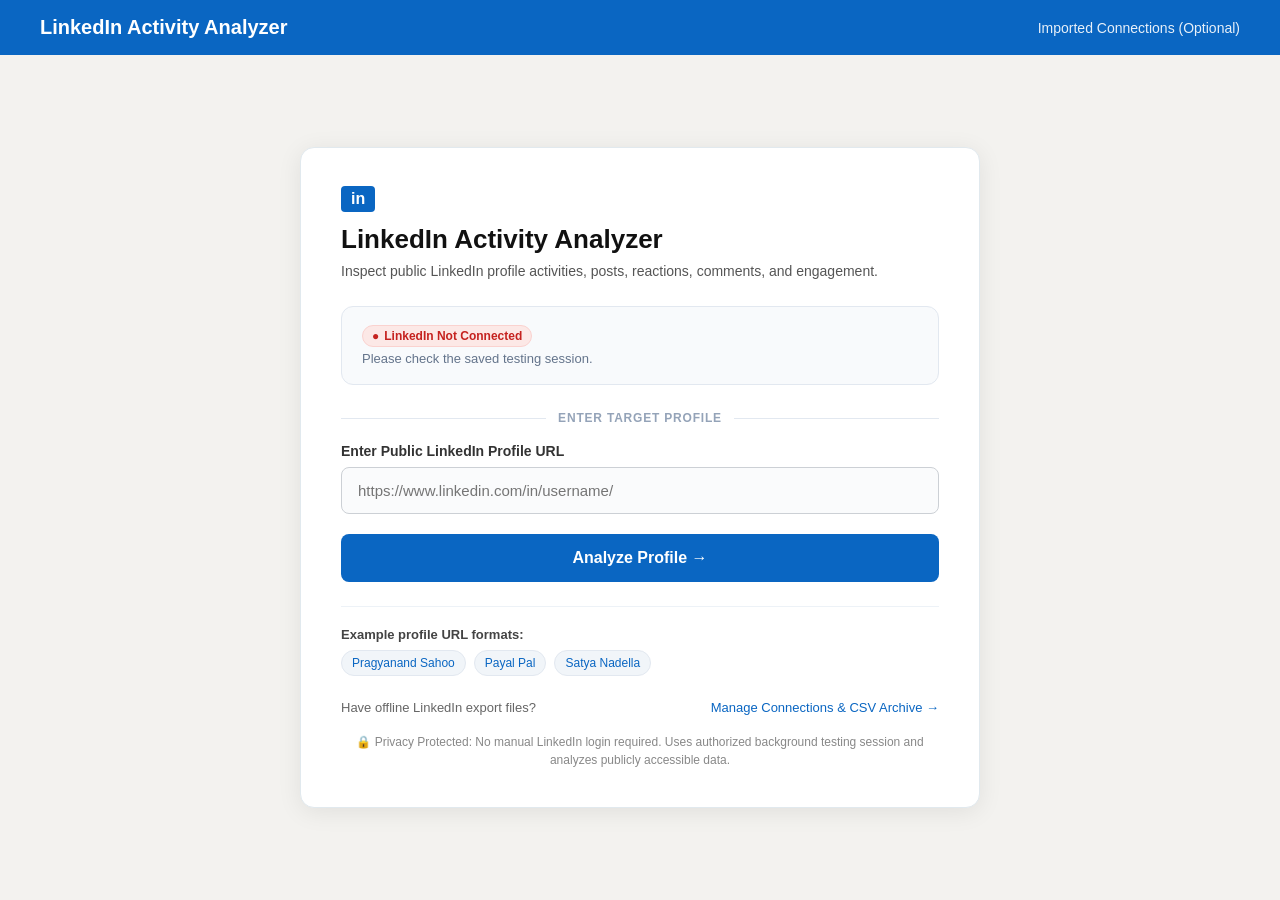
==== frontend/index.html @ ea5c18d9 "Update LinkedIn Activity Analyzer" ====
<!DOCTYPE html>
<html lang="en">
<head>
    <meta charset="UTF-8">
    <meta name="viewport" content="width=device-width, initial-scale=1.0">
    <title>LinkedIn Activity Analyzer</title>

    <style>
        * {
            margin: 0;
            padding: 0;
            box-sizing: border-box;
            font-family: -apple-system, BlinkMacSystemFont, 'Segoe UI', Roboto, Helvetica, Arial, sans-serif;
        }

        body {
            background-color: #f3f2ef;
            color: #191919;
            min-height: 100vh;
            display: flex;
            flex-direction: column;
        }

        .header {
            background: #0a66c2;
            color: white;
            padding: 16px 40px;
            display: flex;
            justify-content: space-between;
            align-items: center;
        }

        .header h1 {
            font-size: 20px;
            font-weight: 700;
        }

        .header a {
            color: white;
            text-decoration: none;
            font-size: 14px;
            opacity: 0.9;
        }

        .header a:hover {
            text-decoration: underline;
            opacity: 1;
        }

        .main-wrapper {
            flex: 1;
            display: flex;
            justify-content: center;
            align-items: center;
            padding: 40px 20px;
        }

        .container {
            width: 100%;
            max-width: 680px;
            background: white;
            padding: 38px 40px;
            border-radius: 14px;
            box-shadow: 0 4px 24px rgba(0, 0, 0, 0.08);
            border: 1px solid #e1e9ee;
        }

        .logo-badge {
            display: inline-block;
            background: #0a66c2;
            color: white;
            font-weight: 800;
            font-size: 16px;
            padding: 4px 10px;
            border-radius: 4px;
            margin-bottom: 12px;
        }

        h2 {
            font-size: 26px;
            color: #111;
            margin-bottom: 6px;
            font-weight: 700;
        }

        .subtitle {
            color: #555;
            font-size: 14px;
            line-height: 1.5;
            margin-bottom: 24px;
        }

        /* Authenticated Session Card */
        .auth-session-card {
            background: #f8fafc;
            border: 1.5px solid #e2e8f0;
            border-radius: 12px;
            padding: 18px 20px;
            margin-bottom: 26px;
            transition: all 0.2s ease;
        }

        .auth-loading-state {
            display: flex;
            align-items: center;
            gap: 12px;
            color: #475569;
            font-size: 14px;
        }

        .spinner {
            width: 20px;
            height: 20px;
            border: 3px solid #cbd5e1;
            border-top-color: #0a66c2;
            border-radius: 50%;
            animation: spin 0.8s linear infinite;
        }

        @keyframes spin {
            to { transform: rotate(360deg); }
        }

        .auth-connected-state {
            display: flex;
            align-items: center;
            gap: 16px;
        }

        .auth-avatar {
            width: 62px;
            height: 62px;
            border-radius: 50%;
            object-fit: cover;
            border: 2.5px solid #057642;
            box-shadow: 0 2px 8px rgba(5, 118, 66, 0.2);
            background: #e2e8f0;
            flex-shrink: 0;
        }

        .auth-account-details {
            flex: 1;
            text-align: left;
        }

        .auth-name-row {
            display: flex;
            align-items: center;
            gap: 10px;
            margin-bottom: 4px;
            flex-wrap: wrap;
        }

        .auth-account-name {
            font-size: 18px;
            font-weight: 700;
            color: #0f172a;
        }

        .status-badge-connected {
            display: inline-flex;
            align-items: center;
            gap: 5px;
            background: #e6f4ea;
            color: #137333;
            font-size: 12px;
            font-weight: 700;
            padding: 3px 9px;
            border-radius: 12px;
            border: 1px solid #b7e1cd;
        }

        .status-badge-disconnected {
            display: inline-flex;
            align-items: center;
            gap: 5px;
            background: #fce8e6;
            color: #c5221f;
            font-size: 12px;
            font-weight: 700;
            padding: 3px 9px;
            border-radius: 12px;
            border: 1px solid #fad2cf;
        }

        .pulse-dot {
            width: 7px;
            height: 7px;
            border-radius: 50%;
            background: #137333;
        }

        .auth-account-headline {
            font-size: 13px;
            color: #475569;
            line-height: 1.4;
        }

        .auth-session-meta {
            font-size: 11px;
            color: #64748b;
            margin-top: 4px;
        }

        .auth-disconnected-state {
            text-align: left;
        }

        .auth-disconnected-title {
            font-size: 15px;
            font-weight: 700;
            color: #c5221f;
            margin-bottom: 4px;
        }

        .auth-disconnected-desc {
            font-size: 13px;
            color: #64748b;
        }

        /* Target Profile Section */
        .section-separator {
            display: flex;
            align-items: center;
            text-align: center;
            margin: 22px 0 18px 0;
            color: #94a3b8;
            font-size: 12px;
            font-weight: 700;
            letter-spacing: 0.8px;
            text-transform: uppercase;
        }

        .section-separator::before,
        .section-separator::after {
            content: '';
            flex: 1;
            border-bottom: 1px solid #e2e8f0;
        }

        .section-separator span {
            padding: 0 12px;
        }

        .form-group {
            margin-bottom: 20px;
            text-align: left;
        }

        label {
            display: block;
            margin-bottom: 8px;
            font-size: 14px;
            font-weight: 600;
            color: #333;
        }

        .input-wrapper {
            position: relative;
        }

        .url-input {
            width: 100%;
            padding: 14px 16px;
            font-size: 15px;
            border: 1.5px solid #ccd0d5;
            border-radius: 8px;
            outline: none;
            transition: all 0.15s ease;
            background: #fafbfc;
        }

        .url-input:focus {
            border-color: #0a66c2;
            box-shadow: 0 0 0 3px rgba(10, 102, 194, 0.15);
            background: white;
        }

        .btn {
            width: 100%;
            background: #0a66c2;
            color: white;
            border: none;
            padding: 15px 24px;
            border-radius: 8px;
            font-size: 16px;
            font-weight: 700;
            cursor: pointer;
            transition: background 0.15s ease, transform 0.05s ease;
        }

        .btn:hover {
            background: #004182;
        }

        .btn:active {
            transform: scale(0.99);
        }

        .btn:disabled {
            background: #90bce3;
            cursor: not-allowed;
        }

        .error-message {
            color: #c81e1e;
            background: #fde8e8;
            padding: 10px 14px;
            border-radius: 6px;
            margin-top: 14px;
            font-size: 13px;
            display: none;
            text-align: left;
        }

        .status-message {
            color: #0a66c2;
            background: #eef3f8;
            padding: 10px 14px;
            border-radius: 6px;
            margin-top: 14px;
            font-size: 13px;
            display: none;
            text-align: left;
        }

        .quick-examples {
            margin-top: 24px;
            padding-top: 20px;
            border-top: 1px solid #edf2f7;
            text-align: left;
            font-size: 13px;
            color: #666;
        }

        .quick-examples span {
            font-weight: 600;
            display: block;
            margin-bottom: 8px;
            color: #444;
        }

        .example-chips {
            display: flex;
            gap: 8px;
            flex-wrap: wrap;
        }

        .chip {
            background: #f1f5f9;
            color: #0a66c2;
            padding: 5px 10px;
            border-radius: 14px;
            text-decoration: none;
            font-size: 12px;
            cursor: pointer;
            border: 1px solid #e2e8f0;
            transition: all 0.15s ease;
        }

        .chip:hover {
            background: #e2e8f0;
            border-color: #cbd5e1;
        }

        .secondary-actions {
            margin-top: 24px;
            display: flex;
            justify-content: space-between;
            align-items: center;
            font-size: 13px;
            color: #666;
            flex-wrap: wrap;
            gap: 10px;
        }

        .secondary-actions a {
            color: #0a66c2;
            text-decoration: none;
            font-weight: 500;
        }

        .secondary-actions a:hover {
            text-decoration: underline;
        }

        .privacy-note {
            margin-top: 18px;
            font-size: 12px;
            color: #888;
            line-height: 1.5;
            text-align: center;
        }

        /* Saved Profiles Section */
        .saved-profiles-wrapper {
            margin-top: 26px;
            text-align: left;
        }

        .saved-profiles-header {
            display: flex;
            justify-content: space-between;
            align-items: center;
            margin-bottom: 12px;
        }

        .saved-profiles-subtitle {
            font-size: 13px;
            color: #64748b;
            font-weight: 500;
        }

        .saved-profiles-count {
            font-size: 11px;
            font-weight: 700;
            color: #0a66c2;
            background: #eef3f8;
            padding: 3px 8px;
            border-radius: 10px;
        }

        .saved-profiles-grid {
            display: flex;
            flex-direction: column;
            gap: 12px;
        }

        .saved-profile-card {
            background: #f8fafc;
            border: 1.5px solid #e2e8f0;
            border-radius: 10px;
            padding: 14px 16px;
            display: flex;
            flex-direction: column;
            gap: 12px;
            transition: all 0.15s ease;
        }

        .saved-profile-card:hover {
            border-color: #cbd5e1;
            background: white;
            box-shadow: 0 2px 10px rgba(0, 0, 0, 0.04);
        }

        .saved-profile-body {
            display: flex;
            align-items: flex-start;
            gap: 14px;
        }

        .saved-profile-avatar {
            width: 48px;
            height: 48px;
            border-radius: 50%;
            object-fit: cover;
            border: 1.5px solid #cbd5e1;
            background: #e2e8f0;
            flex-shrink: 0;
        }

        .saved-profile-meta {
            flex: 1;
            min-width: 0;
        }

        .saved-profile-name {
            font-size: 16px;
            font-weight: 700;
            color: #0f172a;
        }

        .saved-profile-headline {
            font-size: 13px;
            color: #475569;
            margin-top: 2px;
            line-height: 1.3;
        }

        .saved-profile-link {
            display: inline-block;
            font-size: 12px;
            color: #0a66c2;
            text-decoration: none;
            margin-top: 4px;
            word-break: break-all;
        }

        .saved-profile-link:hover {
            text-decoration: underline;
        }

        .saved-profile-time {
            font-size: 11px;
            color: #94a3b8;
            margin-top: 4px;
        }

        .saved-profile-actions {
            display: flex;
            align-items: center;
            gap: 10px;
            border-top: 1px solid #edf2f7;
            padding-top: 10px;
        }

        .btn-analyze-again {
            background: #0a66c2;
            color: white;
            border: none;
            border-radius: 6px;
            padding: 7px 14px;
            font-size: 13px;
            font-weight: 600;
            cursor: pointer;
            transition: background 0.15s ease;
        }

        .btn-analyze-again:hover {
            background: #004182;
        }

        .btn-remove-profile {
            background: transparent;
            color: #64748b;
            border: 1px solid #cbd5e1;
            border-radius: 6px;
            padding: 6px 12px;
            font-size: 12px;
            font-weight: 600;
            cursor: pointer;
            transition: all 0.15s ease;
        }

        .btn-remove-profile:hover {
            background: #fee2e2;
            color: #dc2626;
            border-color: #fca5a5;
        }
    </style>
</head>

<body>

    <header class="header">
        <h1>LinkedIn Activity Analyzer</h1>
        <nav>
            <a href="/connections">Imported Connections (Optional)</a>
        </nav>
    </header>

    <div class="main-wrapper">
        <div class="container">
            <span class="logo-badge">in</span>
            <h2>LinkedIn Activity Analyzer</h2>
            <p class="subtitle">
                Inspect public LinkedIn profile activities, posts, reactions, comments, and engagement.
            </p>

            <!-- Authenticated Testing Account Status Card -->
            <div id="authAccountCard" class="auth-session-card">
                <!-- Loading State -->
                <div id="authLoadingState" class="auth-loading-state">
                    <div class="spinner"></div>
                    <span>Connecting authorized testing session (Aniket Pal)...</span>
                </div>

                <!-- Connected State (Confirmed by Backend) -->
                <div id="authConnectedState" class="auth-connected-state" style="display: none;">
                    <img id="authAccountPhoto" src="/aniket_pal.jpg" alt="Aniket Pal" class="auth-avatar">
                    <div class="auth-account-details">
                        <div class="auth-name-row">
                            <span id="authAccountName" class="auth-account-name">Aniket Pal</span>
                            <span class="status-badge-connected">
                                <span class="pulse-dot"></span>
                                <span id="authStatusText">LinkedIn Connected ✓</span>
                            </span>
                        </div>
                        <div id="authAccountHeadline" class="auth-account-headline">Student at Graphic Era Deemed to be University</div>
                        <div class="auth-session-meta">Testing Account • Authenticated Playwright Session Active</div>
                    </div>
                </div>

                <!-- Disconnected State -->
                <div id="authDisconnectedState" class="auth-disconnected-state" style="display: none;">
                    <div style="display:flex; align-items:center; gap:8px; margin-bottom:4px;">
                        <span class="status-badge-disconnected">
                            <span>●</span>
                            <span>LinkedIn Not Connected</span>
                        </span>
                    </div>
                    <p class="auth-disconnected-desc">Please check the saved testing session.</p>
                </div>
            </div>

            <!-- Target Profile Input Section -->
            <div id="targetProfileSection">
                <div class="section-separator">
                    <span>Enter Target Profile</span>
                </div>

                <form onsubmit="handleAnalyzeSubmit(event)">
                    <div class="form-group">
                        <label for="profileUrlInput">Enter Public LinkedIn Profile URL</label>
                        <div class="input-wrapper">
                            <input
                                type="text"
                                id="profileUrlInput"
                                class="url-input"
                                placeholder="https://www.linkedin.com/in/username/"
                                autocomplete="off"
                                required
                            >
                        </div>
                    </div>

                    <button type="submit" id="analyzeProfileBtn" class="btn">
                        Analyze Profile →
                    </button>
                </form>

                <div id="urlErrorMsg" class="error-message"></div>
                <div id="urlStatusMsg" class="status-message"></div>

                <div class="quick-examples">
                    <span>Example profile URL formats:</span>
                    <div class="example-chips">
                        <button type="button" class="chip" onclick="setExampleUrl('https://www.linkedin.com/in/pragyanandsaho')">
                            Pragyanand Sahoo
                        </button>
                        <button type="button" class="chip" onclick="setExampleUrl('https://www.linkedin.com/in/payal-pal-a18b92339')">
                            Payal Pal
                        </button>
                        <button type="button" class="chip" onclick="setExampleUrl('https://www.linkedin.com/in/satyanadella')">
                            Satya Nadella
                        </button>
                    </div>
                </div>
            </div>

            <!-- Saved Target Profiles Section -->
            <div id="savedProfilesSection" class="saved-profiles-wrapper" style="display: none;">
                <div class="section-separator">
                    <span>Saved Profiles</span>
                </div>
                <div class="saved-profiles-header">
                    <span class="saved-profiles-subtitle">Previously analyzed target profiles. Click to analyze again.</span>
                    <span id="savedProfilesCount" class="saved-profiles-count">0 saved</span>
                </div>
                <div id="savedProfilesContainer" class="saved-profiles-grid">
                    <!-- Dynamically rendered -->
                </div>
            </div>

            <div class="secondary-actions">
                <span>Have offline LinkedIn export files?</span>
                <a href="/connections">Manage Connections & CSV Archive →</a>
            </div>

            <p class="privacy-note">
                🔒 Privacy Protected: No manual LinkedIn login required. Uses authorized background testing session and analyzes publicly accessible data.
            </p>
        </div>
    </div>

    <script>
        // Automatic background session verification on startup
        document.addEventListener("DOMContentLoaded", () => {
            initTestingSession();
            loadSavedProfilesUI();
        });

        async function initTestingSession() {
            const loadingEl = document.getElementById("authLoadingState");
            const connectedEl = document.getElementById("authConnectedState");
            const disconnectedEl = document.getElementById("authDisconnectedState");
            const photoEl = document.getElementById("authAccountPhoto");
            const nameEl = document.getElementById("authAccountName");
            const headlineEl = document.getElementById("authAccountHeadline");
            const statusTextEl = document.getElementById("authStatusText");

            try {
                const response = await fetch("/api/auth/session-status", { credentials: "same-origin" });
                const data = await response.json();

                if (response.ok && data.connected) {
                    // Confirmed authenticated testing account
                    if (loadingEl) loadingEl.style.display = "none";
                    if (disconnectedEl) disconnectedEl.style.display = "none";
                    if (connectedEl) connectedEl.style.display = "flex";

                    if (nameEl) nameEl.textContent = data.name || "Aniket Pal";
                    if (photoEl) photoEl.src = data.picture || "/aniket_pal.jpg";
                    if (headlineEl) headlineEl.textContent = data.headline || "Student at Graphic Era Deemed to be University";
                    if (statusTextEl) statusTextEl.textContent = data.status_label || "LinkedIn Connected ✓";

                    // Store authenticated account metadata
                    sessionStorage.setItem("authenticatedAccount", JSON.stringify({
                        name: data.name || "Aniket Pal",
                        picture: data.picture || "/aniket_pal.jpg",
                        headline: data.headline || ""
                    }));
                } else {
                    // Authentication failed - do NOT pretend to be connected
                    if (loadingEl) loadingEl.style.display = "none";
                    if (connectedEl) connectedEl.style.display = "none";
                    if (disconnectedEl) disconnectedEl.style.display = "block";
                }
            } catch (err) {
                if (loadingEl) loadingEl.style.display = "none";
                if (connectedEl) connectedEl.style.display = "none";
                if (disconnectedEl) disconnectedEl.style.display = "block";
            }
        }

        function setExampleUrl(url) {
            const input = document.getElementById("profileUrlInput");
            if (input) {
                input.value = url;
                input.focus();
            }
        }

        async function handleAnalyzeSubmit(event) {
            event.preventDefault();

            const input = document.getElementById("profileUrlInput");
            const btn = document.getElementById("analyzeProfileBtn");
            const errorEl = document.getElementById("urlErrorMsg");
            const statusEl = document.getElementById("urlStatusMsg");

            if (errorEl) errorEl.style.display = "none";
            if (statusEl) statusEl.style.display = "none";

            const rawUrl = (input?.value || "").trim();
            if (!rawUrl) {
                showError("Please enter a LinkedIn profile URL.");
                return;
            }

            if (btn) {
                btn.disabled = true;
                btn.textContent = "Validating Profile URL...";
            }

            try {
                const response = await fetch("/api/profile/validate-url", {
                    method: "POST",
                    headers: { "Content-Type": "application/json" },
                    body: JSON.stringify({ url: rawUrl })
                });

                const data = await response.json();

                if (!response.ok || !data.valid) {
                    throw new Error(data.error || "Please enter a valid LinkedIn profile URL (e.g. https://www.linkedin.com/in/username/)");
                }

                if (statusEl) {
                    statusEl.style.display = "block";
                    statusEl.textContent = `Profile verified: ${data.name}. Loading Activity Filter...`;
                }

                // Store resolved TARGET profile details for Activity Filter & Dashboard
                // Note: The authenticated account remains Aniket Pal. The target profile is separate.
                localStorage.setItem("selectedProfileUrl", data.profile_url);
                localStorage.setItem("selectedFriend", data.name);
                localStorage.setItem("selectedHeadline", data.headline || "LinkedIn Profile");
                localStorage.setItem("selectedSubjectId", data.subject_id || data.username);
                localStorage.setItem("selectedSource", data.source || "real_linkedin");
                sessionStorage.setItem("selectedProfile", JSON.stringify(data));

                // Navigate directly to Step 3: Activity Filter
                setTimeout(() => {
                    window.location.href = "/activity-filter";
                }, 300);

            } catch (err) {
                showError(err.message);
                if (btn) {
                    btn.disabled = false;
                    btn.textContent = "Analyze Profile →";
                }
            }
        }

        function showError(msg) {
            const errorEl = document.getElementById("urlErrorMsg");
            if (errorEl) {
                errorEl.textContent = msg;
                errorEl.style.display = "block";
            }
        }

        async function loadSavedProfilesUI() {
            const section = document.getElementById("savedProfilesSection");
            const container = document.getElementById("savedProfilesContainer");
            const countEl = document.getElementById("savedProfilesCount");
            if (!section || !container) return;

            try {
                const res = await fetch("/api/profiles/saved");
                if (!res.ok) return;
                const data = await res.json();
                const profiles = data.profiles || [];

                if (profiles.length === 0) {
                    section.style.display = "none";
                    return;
                }

                section.style.display = "block";
                if (countEl) countEl.textContent = `${profiles.length} saved`;
                container.innerHTML = "";

                const defaultAvatar = "data:image/svg+xml,%3Csvg xmlns='http://www.w3.org/2000/svg' viewBox='0 0 24 24' fill='%2394a3b8'%3E%3Cpath d='M12 12c2.21 0 4-1.79 4-4s-1.79-4-4-4-4 1.79-4 4 1.79 4 4 4zm0 2c-2.67 0-8 1.34-8 4v2h16v-2c0-2.66-5.33-4-8-4z'/%3E%3C/svg%3E";

                profiles.forEach(p => {
                    const card = document.createElement("div");
                    card.className = "saved-profile-card";
                    const dateStr = p.last_analyzed ? new Date(p.last_analyzed).toLocaleString(undefined, {
                        year: 'numeric', month: 'short', day: 'numeric', hour: '2-digit', minute: '2-digit'
                    }) : "";
                    const photoSrc = p.picture || defaultAvatar;

                    card.innerHTML = `
                        <div class="saved-profile-body">
                            <img class="saved-profile-avatar" src="${escapeAttr(photoSrc)}" alt="${escapeAttr(p.name)}" onerror="this.src='${defaultAvatar}';">
                            <div class="saved-profile-meta">
                                <div class="saved-profile-name">${escapeHTML(p.name)}</div>
                                <div class="saved-profile-headline">${escapeHTML(p.headline || "LinkedIn Profile")}</div>
                                <a class="saved-profile-link" href="${escapeAttr(p.profile_url)}" target="_blank" rel="noopener noreferrer">
                                    ${escapeHTML(p.profile_url)}
                                </a>
                                ${dateStr ? `<div class="saved-profile-time">Last analyzed: ${escapeHTML(dateStr)}</div>` : ''}
                            </div>
                        </div>
                        <div class="saved-profile-actions">
                            <button type="button" class="btn-analyze-again" onclick="analyzeSavedProfile('${escapeAttr(p.profile_url)}')">
                                Analyze Again →
                            </button>
                            <button type="button" class="btn-remove-profile" onclick="removeSavedProfile('${escapeAttr(p.profile_url)}')">
                                Remove
                            </button>
                        </div>
                    `;
                    container.appendChild(card);
                });
            } catch (e) {
                console.error("Failed to load saved profiles:", e);
            }
        }

        async function analyzeSavedProfile(profileUrl) {
            const input = document.getElementById("profileUrlInput");
            if (input) {
                input.value = profileUrl;
            }
            const btn = document.getElementById("analyzeProfileBtn");
            const statusEl = document.getElementById("urlStatusMsg");
            if (btn) {
                btn.disabled = true;
                btn.textContent = "Loading Profile...";
            }
            if (statusEl) {
                statusEl.style.display = "block";
                statusEl.textContent = "Loading saved profile for analysis...";
            }

            try {
                const response = await fetch("/api/profile/validate-url", {
                    method: "POST",
                    headers: { "Content-Type": "application/json" },
                    body: JSON.stringify({ url: profileUrl })
                });

                const data = await response.json();
                if (!response.ok || !data.valid) {
                    throw new Error(data.error || "Failed to load saved profile");
                }

                localStorage.setItem("selectedProfileUrl", data.profile_url);
                localStorage.setItem("selectedFriend", data.name);
                localStorage.setItem("selectedHeadline", data.headline || "LinkedIn Profile");
                localStorage.setItem("selectedSubjectId", data.subject_id || data.username);
                localStorage.setItem("selectedSource", data.source || "real_linkedin");
                sessionStorage.setItem("selectedProfile", JSON.stringify(data));

                setTimeout(() => {
                    window.location.href = "/activity-filter";
                }, 200);

            } catch (err) {
                showError(err.message);
                if (btn) {
                    btn.disabled = false;
                    btn.textContent = "Analyze Profile →";
                }
            }
        }

        async function removeSavedProfile(profileUrl) {
            if (!confirm("Are you sure you want to remove this saved profile?")) {
                return;
            }

            try {
                const response = await fetch("/api/profiles/saved", {
                    method: "DELETE",
                    headers: { "Content-Type": "application/json" },
                    body: JSON.stringify({ url: profileUrl })
                });

                if (response.ok) {
                    await loadSavedProfilesUI();
                } else {
                    const err = await response.json();
                    alert(err.error || "Failed to remove saved profile.");
                }
            } catch (e) {
                console.error("Failed to remove profile:", e);
            }
        }

        function escapeHTML(str) {
            if (!str) return "";
            return String(str)
                .replace(/&/g, "&amp;")
                .replace(/</g, "&lt;")
                .replace(/>/g, "&gt;")
                .replace(/"/g, "&quot;")
                .replace(/'/g, "&#039;");
        }

        function escapeAttr(str) {
            if (!str) return "";
            return String(str)
                .replace(/"/g, "&quot;")
                .replace(/'/g, "&#39;");
        }
    </script>

</body>
</html>
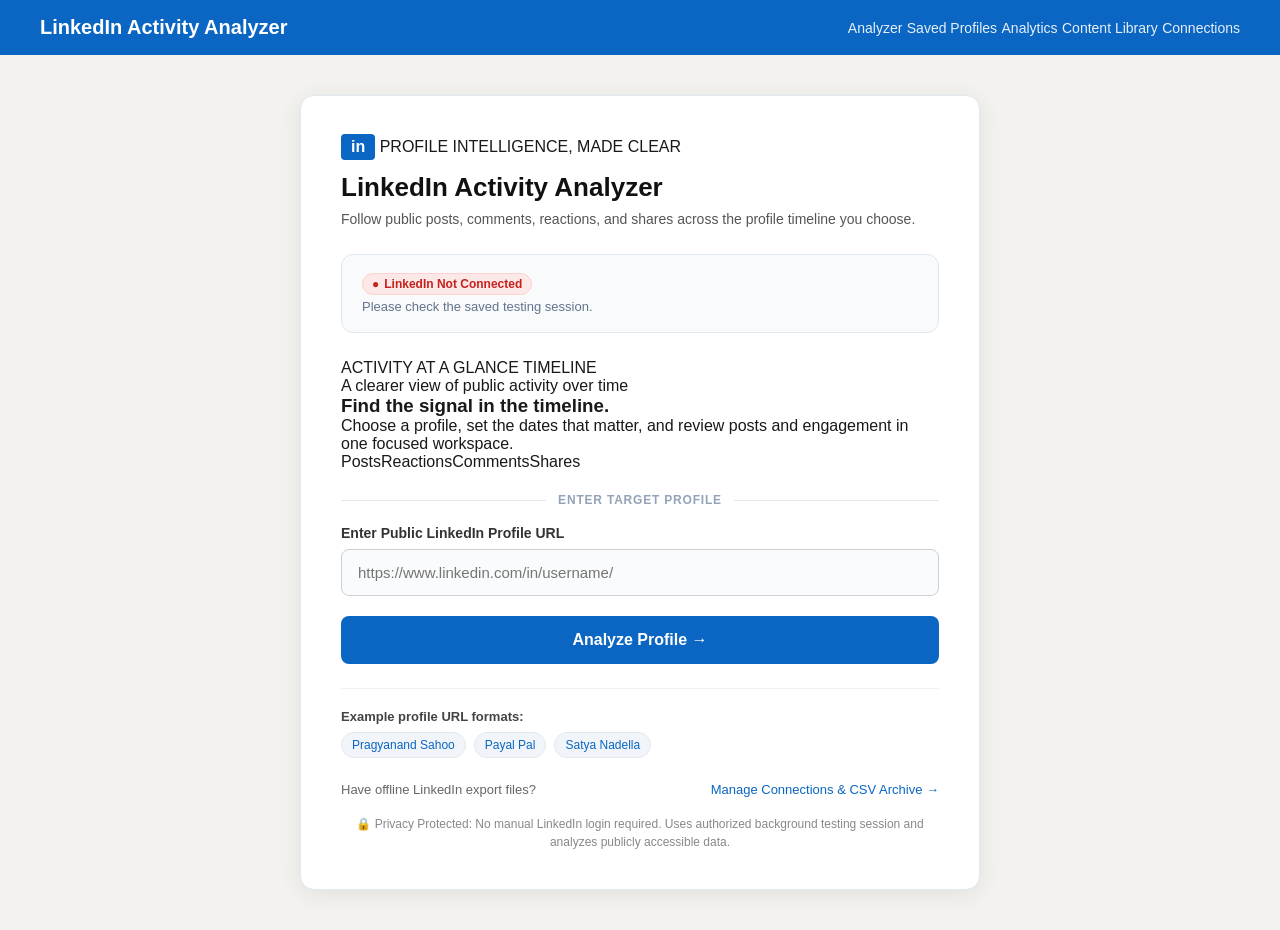
==== commit a42d4b30: "Implement analytics dashboards and improve content library" ====
--- a/frontend/index.html
+++ b/frontend/index.html
@@ -426,21 +426,419 @@
             gap: 12px;
         }
 
+        .saved-profiles-pagination {
+            display: none;
+            align-items: center;
+            justify-content: space-between;
+            gap: 12px;
+            margin: 14px 0 18px;
+            padding: 10px 12px;
+            border: 1px solid #dbe4ef;
+            border-radius: 12px;
+            background: #fff;
+        }
+
+        .saved-profiles-pagination button {
+            min-width: 92px;
+            padding: 8px 12px;
+            border: 1px solid #cbd5e1;
+            border-radius: 9px;
+            background: #fff;
+            color: #1e3a5f;
+            font-weight: 650;
+            cursor: pointer;
+        }
+
+        .saved-profiles-pagination button:disabled {
+            opacity: .45;
+            cursor: not-allowed;
+        }
+
+        #savedProfilesPageLabel {
+            color: #475569;
+            font-size: 13px;
+            font-weight: 600;
+            text-align: center;
+        }
+
+        /* YouTube-Style Live Top Progress Bar */
+        .yt-progress-bar {
+            position: fixed;
+            top: 0;
+            left: 0;
+            height: 3px;
+            width: 0%;
+            background: #ff0000;
+            box-shadow: 0 0 10px rgba(255, 0, 0, 0.85), 0 0 5px rgba(255, 0, 0, 0.5);
+            z-index: 999999;
+            transition: width 0.35s cubic-bezier(0.4, 0, 0.2, 1), opacity 0.3s ease;
+            pointer-events: none;
+        }
+
+        .yt-progress-bar.indeterminate {
+            animation: ytShimmer 1.8s infinite ease-in-out;
+        }
+
+        @keyframes ytShimmer {
+            0% { opacity: 0.65; filter: brightness(1); }
+            50% { opacity: 1.0; filter: brightness(1.35); }
+            100% { opacity: 0.65; filter: brightness(1); }
+        }
+
+        .yt-progress-bar.error-bar {
+            background: #dc2626 !important;
+            box-shadow: 0 0 10px rgba(220, 38, 38, 0.9) !important;
+        }
+
+        .yt-progress-chip {
+            position: fixed;
+            top: 12px;
+            right: 20px;
+            z-index: 999998;
+            background: rgba(15, 23, 42, 0.94);
+            backdrop-filter: blur(8px);
+            color: #ffffff;
+            padding: 7px 16px;
+            border-radius: 20px;
+            font-size: 13px;
+            font-weight: 500;
+            display: flex;
+            align-items: center;
+            gap: 10px;
+            box-shadow: 0 4px 16px rgba(0, 0, 0, 0.25);
+            border: 1px solid rgba(255, 255, 255, 0.15);
+            transition: opacity 0.3s ease;
+        }
+
+        .yt-spinner {
+            width: 13px;
+            height: 13px;
+            border: 2px solid rgba(255, 255, 255, 0.3);
+            border-top-color: #ff0000;
+            border-radius: 50%;
+            animation: ytSpin 0.7s linear infinite;
+            flex-shrink: 0;
+        }
+
+        @keyframes ytSpin {
+            to { transform: rotate(360deg); }
+        }
+
+        .yt-chip-profile {
+            background: rgba(255, 255, 255, 0.18);
+            padding: 2px 8px;
+            border-radius: 10px;
+            font-size: 11px;
+            color: #f1f5f9;
+        }
+
         .saved-profile-card {
-            background: #f8fafc;
+            background: #ffffff;
             border: 1.5px solid #e2e8f0;
-            border-radius: 10px;
+            border-radius: 12px;
             padding: 14px 16px;
             display: flex;
             flex-direction: column;
             gap: 12px;
-            transition: all 0.15s ease;
+            transition: all 0.2s cubic-bezier(0.4, 0, 0.2, 1);
+            cursor: pointer;
+            position: relative;
+        }
+
+        .saved-profiles-batch-actions {
+            display: flex;
+            justify-content: space-between;
+            align-items: center;
+            background: #f8fafc;
+            padding: 10px 16px;
+            border-radius: 8px;
+            margin-bottom: 12px;
+            border: 1.5px solid #cbd5e1;
+        }
+
+        .batch-selection-info {
+            display: flex;
+            align-items: center;
+            gap: 14px;
+        }
+
+        .select-all-label {
+            display: inline-flex;
+            align-items: center;
+            gap: 6px;
+            font-size: 13px;
+            font-weight: 600;
+            color: #334155;
+            cursor: pointer;
+        }
+
+        .select-all-label input {
+            accent-color: #0a66c2;
+            width: 16px;
+            height: 16px;
+            cursor: pointer;
+        }
+
+        .selected-count-badge {
+            font-size: 12px;
+            font-weight: 700;
+            color: #0a66c2;
+            background: #e0f2fe;
+            padding: 3px 10px;
+            border-radius: 12px;
+            border: 1px solid #bae6fd;
+        }
+
+        /* Common Date Range Box (Directly below Select All) */
+        .saved-profiles-common-dates {
+            background: #ffffff;
+            border: 1.5px solid #cbd5e1;
+            border-radius: 10px;
+            padding: 14px 16px;
+            margin-bottom: 14px;
+        }
+
+        .common-dates-header {
+            display: flex;
+            justify-content: space-between;
+            align-items: center;
+            margin-bottom: 8px;
+        }
+
+        .common-dates-title {
+            font-size: 13px;
+            font-weight: 700;
+            color: #1e293b;
+        }
+
+        .common-dates-hint {
+            font-size: 11px;
+            color: #64748b;
+        }
+
+        .common-dates-fields {
+            display: grid;
+            grid-template-columns: 1fr 1fr;
+            gap: 12px;
+        }
+
+        @media (max-width: 520px) {
+            .common-dates-fields {
+                grid-template-columns: 1fr;
+            }
+        }
+
+        /* DD/MM/YYYY text date input (index.html common dates) */
+        .common-date-input-wrap {
+            position: relative;
+            display: flex;
+            align-items: center;
+        }
+
+        .common-date-text-input {
+            width: 100%;
+            padding: 6px 36px 6px 8px;
+            font-size: 12px;
+            border: 1px solid #cbd5e1;
+            border-radius: 6px;
+            outline: none;
+            color: #1e293b;
+            background: #fafbfc;
+            font-family: inherit;
+        }
+
+        .common-date-text-input:focus {
+            border-color: #0a66c2;
+            background: white;
+        }
+
+        .common-cal-btn {
+            position: absolute;
+            right: 4px;
+            background: none;
+            border: none;
+            cursor: pointer;
+            padding: 3px 5px;
+            font-size: 14px;
+            color: #475569;
+            border-radius: 3px;
+        }
+
+        .common-cal-btn:hover {
+            background: #f1f5f9;
+            color: #0a66c2;
+        }
+
+        .common-hidden-picker {
+            position: absolute;
+            opacity: 0;
+            width: 0;
+            height: 0;
+            pointer-events: none;
+            border: 0;
+            padding: 0;
+            margin: 0;
+        }
+
+        .saved-profiles-footer-actions {
+            margin-top: 16px;
+        }
+
+        .saved-profiles-footer-actions .btn-analyze-selected {
+            width: 100%;
+            justify-content: center;
+            padding: 12px 20px;
+            font-size: 15px;
+        }
+
+        .btn-analyze-selected {
+            background: #0a66c2;
+            color: white;
+            border: none;
+            border-radius: 8px;
+            padding: 10px 20px;
+            font-size: 14px;
+            font-weight: 700;
+            cursor: pointer;
+            transition: background 0.15s ease, transform 0.05s ease;
+            display: inline-flex;
+            align-items: center;
+            gap: 6px;
+        }
+
+        .btn-analyze-selected:hover {
+            background: #004182;
+        }
+
+        .btn-analyze-selected:disabled {
+            background: #94a3b8;
+            cursor: not-allowed;
+        }
+
+        .saved-profile-top {
+            display: flex;
+            justify-content: space-between;
+            align-items: center;
+            margin-bottom: 4px;
+            padding-bottom: 8px;
+            border-bottom: 1px solid #edf2f7;
+        }
+
+        .profile-select-label {
+            display: inline-flex;
+            align-items: center;
+            gap: 8px;
+            font-size: 14px;
+            font-weight: 700;
+            color: #0f172a;
+            cursor: pointer;
+            user-select: none;
+        }
+
+        .profile-select-checkbox {
+            width: 18px;
+            height: 18px;
+            accent-color: #0a66c2;
+            cursor: pointer;
+        }
+
+        .saved-profile-card.selected-card {
+            border-color: #0a66c2;
+            background: #f0f7ff;
+            box-shadow: 0 0 0 2px rgba(10, 102, 194, 0.25), 0 4px 12px rgba(10, 102, 194, 0.08);
+        }
+
+        .saved-profile-card.selected-card:hover {
+            border-color: #0a66c2;
+            background: #f0f7ff;
+        }
+
+        .saved-profile-card.selected-card .saved-profile-avatar {
+            border-color: #0a66c2;
+            box-shadow: 0 0 0 2.5px rgba(10, 102, 194, 0.4);
+        }
+
+        .saved-profile-card.selected-card .saved-profile-avatar-fallback {
+            border-color: #0a66c2;
+            box-shadow: 0 0 0 2.5px rgba(10, 102, 194, 0.4);
+        }
+
+        .saved-profile-dates {
+            display: grid;
+            grid-template-columns: 1fr 1fr;
+            gap: 10px;
+            background: #f8fafc;
+            padding: 12px;
+            border-radius: 8px;
+            border: 1px solid #e2e8f0;
+            margin: 8px 0 2px 62px;
+        }
+
+        .saved-profile-date-heading {
+            grid-column: 1 / -1;
+            display: flex;
+            align-items: center;
+            justify-content: space-between;
+            gap: 8px;
+            color: #334155;
+            font-size: 12px;
+            font-weight: 700;
+        }
+
+        .saved-profile-date-preset {
+            max-width: 155px;
+            padding: 5px 8px;
+            border: 1px solid #cbd5e1;
+            border-radius: 6px;
+            color: #334155;
+            background: #fff;
+            font: inherit;
+            font-weight: 500;
+        }
+
+        .date-field {
+            display: flex;
+            flex-direction: column;
+            gap: 4px;
+            text-align: left;
+        }
+
+        .date-field label {
+            font-size: 11px;
+            font-weight: 700;
+            color: #475569;
+            text-transform: uppercase;
+            letter-spacing: 0.5px;
+            margin-bottom: 0;
+        }
+
+        .date-field input[type="date"] {
+            width: 100%;
+            padding: 8px 9px;
+            font-size: 13px;
+            border: 1px solid #cbd5e1;
+            border-radius: 6px;
+            outline: none;
+            color: #1e293b;
+            background: #fafbfc;
+            font-family: inherit;
+        }
+
+        .date-field input[type="date"]:focus {
+            border-color: #0a66c2;
+            background: white;
         }
 
         .saved-profile-card:hover {
             border-color: #cbd5e1;
             background: white;
             box-shadow: 0 2px 10px rgba(0, 0, 0, 0.04);
+        }
+
+        @media (max-width: 520px) {
+            .saved-profile-dates { margin-left: 0; grid-template-columns: 1fr; }
+            .saved-profile-date-heading { grid-column: 1; }
+            .saved-profile-date-heading { align-items: flex-start; flex-direction: column; }
         }
 
         .saved-profile-body {
@@ -457,6 +855,23 @@
             border: 1.5px solid #cbd5e1;
             background: #e2e8f0;
             flex-shrink: 0;
+        }
+
+        .saved-profile-avatar-fallback {
+            width: 48px;
+            height: 48px;
+            border-radius: 50%;
+            display: flex;
+            align-items: center;
+            justify-content: center;
+            color: #ffffff;
+            font-weight: 700;
+            font-size: 16px;
+            letter-spacing: 0.5px;
+            flex-shrink: 0;
+            user-select: none;
+            border: 1.5px solid rgba(0, 0, 0, 0.08);
+            box-shadow: 0 1px 2px rgba(0, 0, 0, 0.05);
         }
 
         .saved-profile-meta {
@@ -538,23 +953,242 @@
             border-color: #fca5a5;
         }
     </style>
+    <link rel="stylesheet" href="/css/style.css">
+    <link rel="stylesheet" href="/css/site-theme.css">
+    <script>
+        if (window.location.pathname === "/saved-profiles") {
+            document.documentElement.classList.add("saved-profiles-route");
+            document.title = "Saved Profiles | LinkedIn Activity Analyzer";
+        }
+    </script>
+    <style>
+        html.saved-profiles-route .main-wrapper {
+            align-items: flex-start;
+            min-height: calc(100vh - 72px);
+            padding: 12px clamp(12px, 2vw, 28px) 24px;
+        }
+        html.saved-profiles-route .container {
+            width: min(100%, 1440px);
+            max-width: 1440px;
+            grid-template-columns: minmax(0, 1fr);
+            row-gap: 0;
+            padding: 18px;
+            border-radius: 18px;
+        }
+        html.saved-profiles-route .logo-badge,
+        html.saved-profiles-route .landing-eyebrow,
+        html.saved-profiles-route .container > h2,
+        html.saved-profiles-route .container > .subtitle,
+        html.saved-profiles-route #authAccountCard,
+        html.saved-profiles-route .landing-insight-card,
+        html.saved-profiles-route #targetProfileSection,
+        html.saved-profiles-route .secondary-actions,
+        html.saved-profiles-route .privacy-note {
+            display: none !important;
+        }
+        html.saved-profiles-route #savedProfilesSection {
+            grid-column: 1;
+            grid-row: auto;
+            margin-top: 0;
+            padding: 14px;
+        }
+        html.saved-profiles-route .header {
+            position: sticky;
+            top: 0;
+        }
+        html.saved-profiles-route .section-separator {
+            margin: 0 0 8px;
+            font-size: 11px;
+        }
+        html.saved-profiles-route .saved-profiles-header {
+            margin-bottom: 10px;
+        }
+        html.saved-profiles-route .saved-profiles-batch-actions {
+            min-height: 42px;
+            margin-bottom: 8px;
+            padding: 6px 10px;
+        }
+        html.saved-profiles-route .saved-profiles-selection-status {
+            margin: 0 0 0 auto;
+        }
+        html.saved-profiles-route .saved-profiles-common-dates {
+            display: grid;
+            grid-template-columns: minmax(190px, 0.7fr) minmax(0, 1.8fr);
+            align-items: center;
+            gap: 12px;
+            margin-bottom: 9px;
+            padding: 10px 12px;
+        }
+        html.saved-profiles-route .common-dates-header {
+            flex-direction: column;
+            align-items: flex-start;
+            gap: 2px;
+            margin: 0;
+        }
+        html.saved-profiles-route .common-dates-fields {
+            gap: 8px;
+        }
+        html.saved-profiles-route .common-dates-fields .date-field {
+            display: grid;
+            grid-template-columns: auto minmax(110px, 1fr);
+            align-items: center;
+            gap: 8px;
+        }
+        html.saved-profiles-route .common-dates-fields .date-field label {
+            font-size: 10px;
+            white-space: nowrap;
+        }
+        html.saved-profiles-route .common-date-text-input {
+            min-height: 36px;
+        }
+        html.saved-profiles-route .saved-profiles-grid {
+            grid-template-columns: repeat(3, minmax(0, 1fr));
+            gap: 10px;
+        }
+        html.saved-profiles-route .saved-profile-card {
+            gap: 8px;
+            padding: 11px;
+        }
+        html.saved-profiles-route .saved-profile-top {
+            margin: 0;
+            padding-bottom: 7px;
+        }
+        html.saved-profiles-route .saved-profile-body {
+            gap: 9px;
+        }
+        html.saved-profiles-route :is(.saved-profile-avatar, .saved-profile-avatar-fallback) {
+            width: 42px;
+            height: 42px;
+        }
+        html.saved-profiles-route .saved-profile-name {
+            font-size: 14px;
+        }
+        html.saved-profiles-route .saved-profile-dates {
+            grid-template-columns: repeat(2, minmax(0, 1fr));
+            gap: 7px;
+            padding: 8px;
+        }
+        html.saved-profiles-route .saved-profile-date-heading {
+            min-height: 30px;
+        }
+        html.saved-profiles-route .saved-profile-date-preset {
+            min-height: 30px;
+            padding: 4px 6px;
+        }
+        html.saved-profiles-route .saved-profile-dates .common-date-text-input {
+            min-height: 34px;
+            padding-top: 6px;
+            padding-bottom: 6px;
+        }
+        html.saved-profiles-route .saved-profile-actions {
+            padding-top: 7px;
+        }
+        html.saved-profiles-route .saved-profiles-pagination {
+            margin: 9px 0 0;
+            padding: 7px 9px;
+        }
+        html.saved-profiles-route .saved-profiles-footer-actions {
+            position: sticky;
+            bottom: 8px;
+            z-index: 5;
+            margin-top: 10px;
+            padding: 8px;
+            border: 1px solid #dce8f4;
+            border-radius: 12px;
+            background: rgba(255, 255, 255, 0.95);
+            box-shadow: 0 6px 22px rgba(22, 45, 78, 0.12);
+            backdrop-filter: blur(10px);
+        }
+        html.saved-profiles-route .saved-profiles-footer-actions .btn-analyze-selected {
+            min-height: 42px;
+            padding: 8px 16px;
+            font-size: 14px;
+        }
+        @media (max-width: 1100px) {
+            html.saved-profiles-route .saved-profiles-grid {
+                grid-template-columns: repeat(2, minmax(0, 1fr));
+            }
+        }
+        @media (max-width: 760px) {
+            html.saved-profiles-route .container { padding: 10px; }
+            html.saved-profiles-route #savedProfilesSection { padding: 10px; }
+            html.saved-profiles-route .saved-profiles-common-dates {
+                grid-template-columns: 1fr;
+                gap: 8px;
+            }
+            html.saved-profiles-route .common-dates-header {
+                flex-direction: row;
+                justify-content: space-between;
+                align-items: center;
+            }
+            html.saved-profiles-route .common-dates-fields .date-field {
+                grid-template-columns: 1fr;
+                gap: 4px;
+            }
+        }
+        @media (max-width: 560px) {
+            html.saved-profiles-route .saved-profiles-grid {
+                grid-template-columns: 1fr;
+            }
+            html.saved-profiles-route .saved-profile-card {
+                display: grid;
+                grid-template-columns: minmax(0, 1fr) auto;
+                gap: 8px 10px;
+            }
+            html.saved-profiles-route .saved-profile-top,
+            html.saved-profiles-route .saved-profile-body,
+            html.saved-profiles-route .saved-profile-dates,
+            html.saved-profiles-route .saved-profile-actions {
+                grid-column: 1 / -1;
+            }
+            html.saved-profiles-route .saved-profile-dates {
+                grid-template-columns: repeat(2, minmax(0, 1fr));
+            }
+            html.saved-profiles-route .saved-profile-date-heading {
+                align-items: center;
+                flex-direction: row;
+            }
+            html.saved-profiles-route .saved-profile-date-preset {
+                max-width: 145px;
+            }
+            html.saved-profiles-route .saved-profiles-header {
+                align-items: center;
+            }
+        }
+        html:not(.saved-profiles-route) #savedProfilesSection {
+            display: none !important;
+        }
+    </style>
 </head>
 
-<body>
+<body class="app-page landing-page">
+
+    <!-- YouTube-Style Live Top Progress Bar -->
+    <div id="ytAnalysisProgressBar" class="yt-progress-bar" style="display: none;"></div>
+    <div id="ytAnalysisProgressChip" class="yt-progress-chip" style="display: none;">
+        <span class="yt-spinner"></span>
+        <span class="yt-chip-text" id="ytChipText">Connecting to Chrome (5%)...</span>
+        <span class="yt-chip-profile" id="ytChipProfile" style="display: none;"></span>
+    </div>
 
     <header class="header">
         <h1>LinkedIn Activity Analyzer</h1>
         <nav>
-            <a href="/connections">Imported Connections (Optional)</a>
+            <a href="/">Analyzer</a>
+            <a href="/saved-profiles">Saved Profiles</a>
+            <a href="/analytics">Analytics</a>
+            <a href="/content-library">Content Library</a>
+            <a href="/connections">Connections</a>
         </nav>
     </header>
 
     <div class="main-wrapper">
         <div class="container">
             <span class="logo-badge">in</span>
+            <span class="landing-eyebrow">PROFILE INTELLIGENCE, MADE CLEAR</span>
             <h2>LinkedIn Activity Analyzer</h2>
             <p class="subtitle">
-                Inspect public LinkedIn profile activities, posts, reactions, comments, and engagement.
+                Follow public posts, comments, reactions, and shares across the profile timeline you choose.
             </p>
 
             <!-- Authenticated Testing Account Status Card -->
@@ -593,6 +1227,26 @@
                 </div>
             </div>
 
+            <aside class="landing-insight-card" aria-label="Analyzer overview">
+                <div class="insight-card-topline">
+                    <span class="insight-signal-dot"></span>
+                    <span>ACTIVITY AT A GLANCE</span>
+                    <span class="insight-live-label">TIMELINE</span>
+                </div>
+                <div class="insight-visual" aria-hidden="true">
+                    <span class="insight-line"></span>
+                    <i style="--bar-height: 34%"></i><i style="--bar-height: 54%"></i>
+                    <i style="--bar-height: 43%"></i><i style="--bar-height: 76%"></i>
+                    <i style="--bar-height: 61%"></i><i style="--bar-height: 92%"></i>
+                    <i style="--bar-height: 70%"></i><i style="--bar-height: 100%"></i>
+                    <i style="--bar-height: 82%"></i><i style="--bar-height: 58%"></i>
+                    <span class="insight-visual-caption">A clearer view of public activity over time</span>
+                </div>
+                <h3>Find the signal in the timeline.</h3>
+                <p>Choose a profile, set the dates that matter, and review posts and engagement in one focused workspace.</p>
+                <div class="insight-tags"><span>Posts</span><span>Reactions</span><span>Comments</span><span>Shares</span></div>
+            </aside>
+
             <!-- Target Profile Input Section -->
             <div id="targetProfileSection">
                 <div class="section-separator">
@@ -644,11 +1298,84 @@
                     <span>Saved Profiles</span>
                 </div>
                 <div class="saved-profiles-header">
-                    <span class="saved-profiles-subtitle">Previously analyzed target profiles. Click to analyze again.</span>
+                    <span class="saved-profiles-subtitle">Select saved profiles and choose a date range to analyze.</span>
                     <span id="savedProfilesCount" class="saved-profiles-count">0 saved</span>
                 </div>
+
+                <!-- Batch Action Toolbar: Select All -->
+                <div class="saved-profiles-batch-actions">
+                    <div class="batch-selection-info">
+                        <label class="select-all-label">
+                            <input type="checkbox" id="selectAllProfilesCheckbox" onchange="toggleSelectAll(this.checked)">
+                            <span>Select All</span>
+                        </label>
+                    </div>
+                    <div class="saved-profiles-selection-status">
+                        <span id="selectedProfilesCountText" class="selected-count-badge">Selected: 0 profiles</span>
+                    </div>
+                </div>
+
+                <!-- Common Date Range Selector (Directly below Select All and before profile cards) -->
+                <div class="saved-profiles-common-dates" id="savedProfilesDateRange">
+                    <div class="common-dates-header">
+                        <span class="common-dates-title">Date Range:</span>
+                        <span class="common-dates-hint">Applies to all selected profiles</span>
+                    </div>
+                    <div class="common-dates-fields">
+                        <div class="date-field">
+                            <label for="commonStartDate">Start Date (DD/MM/YYYY):</label>
+                            <div class="common-date-input-wrap">
+                                <input type="text" id="commonStartDate" class="common-date-text-input" placeholder="DD/MM/YYYY" maxlength="10" autocomplete="off" oninput="onCommonDateChange()">
+                                <button type="button" class="common-cal-btn" onclick="triggerCommonCalendar('commonStartDate')" title="Open calendar" aria-label="Open Start Date calendar">📅</button>
+                                <input type="date" id="commonStartDate_native" tabindex="-1" class="common-hidden-picker" onchange="onCommonNativePicked('commonStartDate', this.value)">
+                            </div>
+                        </div>
+                        <div class="date-field">
+                            <label for="commonEndDate">End Date (DD/MM/YYYY):</label>
+                            <div class="common-date-input-wrap">
+                                <input type="text" id="commonEndDate" class="common-date-text-input" placeholder="DD/MM/YYYY" maxlength="10" autocomplete="off" oninput="onCommonDateChange()">
+                                <button type="button" class="common-cal-btn" onclick="triggerCommonCalendar('commonEndDate')" title="Open calendar" aria-label="Open End Date calendar">📅</button>
+                                <input type="date" id="commonEndDate_native" tabindex="-1" class="common-hidden-picker" onchange="onCommonNativePicked('commonEndDate', this.value)">
+                            </div>
+                        </div>
+                    </div>
+                </div>
+
+                <div id="savedProfilesMsg" class="error-message" style="margin-bottom: 12px; display: none;"></div>
+
+                <!-- Individual profile date ranges are set on each saved profile card. -->
                 <div id="savedProfilesContainer" class="saved-profiles-grid">
                     <!-- Dynamically rendered -->
+                </div>
+
+                <nav id="savedProfilesPagination" class="saved-profiles-pagination" aria-label="Saved profiles pages">
+                    <button type="button" id="savedProfilesPrevPage" onclick="changeSavedProfilesPage(-1)">Previous</button>
+                    <span id="savedProfilesPageLabel"></span>
+                    <button type="button" id="savedProfilesNextPage" onclick="changeSavedProfilesPage(1)">Next</button>
+                </nav>
+
+                <!-- Multi-Profile Analysis Progress Feedback (Phase 3 - Issue 7) -->
+                <div id="multiProfileProgressCard" style="display: none; background: #ffffff; border: 1px solid #cbd5e1; border-radius: 8px; padding: 16px; margin-bottom: 16px; box-shadow: 0 2px 6px rgba(0,0,0,0.04);">
+                    <div style="display:flex; justify-content:space-between; align-items:center; margin-bottom: 8px;">
+                        <h4 style="margin:0; font-size:14px; font-weight:600; color:#1e293b;" id="multiProgressHeading">Analyzing Selected Profiles</h4>
+                        <span id="multiProgressStep" style="font-size:12px; font-weight:600; color:#0a66c2;">0 / 0</span>
+                    </div>
+                    <div style="background:#f1f5f9; height:8px; border-radius:4px; overflow:hidden; margin-bottom:10px;">
+                        <div id="multiProgressBar" style="width:0%; height:100%; background:#0a66c2; transition:width 0.3s ease;"></div>
+                    </div>
+                    <p id="multiProgressStatusText" style="margin:0 0 6px 0; font-size:13px; color:#334155; font-weight:500;">Starting analysis...</p>
+                    <p id="multiProgressDetailText" style="margin:0; font-size:11.5px; color:#64748b;">Applying polite delays between requests to respect LinkedIn limits.</p>
+                    <div id="multiProgressLog" style="margin-top:12px; display:none; max-height:120px; overflow-y:auto; font-size:12px; border-top:1px solid #f1f5f9; padding-top:8px;"></div>
+                    <div id="multiProgressActions" style="margin-top:12px; display:none;">
+                        <a href="/dashboard" class="btn-analyze-selected" style="display:inline-block; text-decoration:none; padding:8px 16px; font-size:13px; text-align:center;">View Results in Dashboard →</a>
+                    </div>
+                </div>
+
+                <!-- Analyze Selected Profiles Button (Directly below profile cards) -->
+                <div class="saved-profiles-footer-actions">
+                    <button type="button" id="analyzeSelectedProfilesBtn" class="btn-analyze-selected" onclick="handleAnalyzeSelectedProfiles()">
+                        Analyze Selected Profiles →
+                    </button>
                 </div>
             </div>
 
@@ -666,9 +1393,22 @@
     <script>
         // Automatic background session verification on startup
         document.addEventListener("DOMContentLoaded", () => {
-            initTestingSession();
-            loadSavedProfilesUI();
+            if (window.location.pathname === "/saved-profiles") {
+                loadSavedProfilesUI();
+            } else {
+                initTestingSession();
+            }
         });
+
+        async function readApiJson(response, endpointLabel) {
+            const contentType = response.headers.get("content-type") || "";
+            if (!contentType.toLowerCase().includes("application/json")) {
+                const responseText = await response.text();
+                const preview = responseText.replace(/\s+/g, " ").slice(0, 100);
+                throw new Error(`${endpointLabel} returned a non-JSON response (HTTP ${response.status}). ${preview}`);
+            }
+            return response.json();
+        }
 
         async function initTestingSession() {
             const loadingEl = document.getElementById("authLoadingState");
@@ -681,7 +1421,7 @@
 
             try {
                 const response = await fetch("/api/auth/session-status", { credentials: "same-origin" });
-                const data = await response.json();
+                const data = await readApiJson(response, "Session status");
 
                 if (response.ok && data.connected) {
                     // Confirmed authenticated testing account
@@ -750,7 +1490,7 @@
                     body: JSON.stringify({ url: rawUrl })
                 });
 
-                const data = await response.json();
+                const data = await readApiJson(response, "Profile validation");
 
                 if (!response.ok || !data.valid) {
                     throw new Error(data.error || "Please enter a valid LinkedIn profile URL (e.g. https://www.linkedin.com/in/username/)");
@@ -776,7 +1516,13 @@
                 }, 300);
 
             } catch (err) {
-                showError(err.message);
+                const isNetErr = (err instanceof TypeError && err.message &&
+                    (err.message.toLowerCase().includes("fetch") ||
+                     err.message.toLowerCase().includes("network") ||
+                     err.message.toLowerCase().includes("failed")));
+                showError(isNetErr
+                    ? "⚠️ Could not reach the backend server. Please ensure the Flask server is running on port 5000."
+                    : err.message);
                 if (btn) {
                     btn.disabled = false;
                     btn.textContent = "Analyze Profile →";
@@ -792,6 +1538,251 @@
             }
         }
 
+        function isSafeImageUrl(url) {
+            if (!url || typeof url !== "string") return false;
+            const trimmed = url.trim().toLowerCase();
+            return trimmed.startsWith("https://") || trimmed.startsWith("http://") || (trimmed.startsWith("/") && !trimmed.startsWith("//"));
+        }
+
+        function getInitials(name) {
+            if (!name) return "LI";
+            const cleaned = name.replace(/,\s*(phd|md|mba|ms|bsc|msc|dr)\b/gi, '')
+                                .replace(/^(dr|mr|mrs|ms|prof)\.?\s+/gi, '')
+                                .trim();
+            const compoundParts = cleaned.split(/[\s\-_]+|(?<=[a-z])(?=[A-Z])/).filter(Boolean);
+            if (compoundParts.length >= 2) {
+                return (compoundParts[0][0] + compoundParts[compoundParts.length - 1][0]).toUpperCase();
+            }
+            if (cleaned.toLowerCase() === 'neelmani') {
+                return 'NM';
+            }
+            if (cleaned.length >= 2) {
+                return cleaned.slice(0, 2).toUpperCase();
+            }
+            return cleaned.toUpperCase() || 'LI';
+        }
+
+        function getAvatarColor(name) {
+            const palette = [
+                "#0a66c2", "#057642", "#7c3aed", "#b45309",
+                "#0284c7", "#c026d3", "#0d9488", "#334155",
+                "#4338ca", "#b91c1c", "#15803d", "#0369a1"
+            ];
+            let hash = 0;
+            const str = name || "";
+            for (let i = 0; i < str.length; i++) {
+                hash = (hash << 5) - hash + str.charCodeAt(i);
+                hash |= 0;
+            }
+            const idx = Math.abs(hash) % palette.length;
+            return palette[idx];
+        }
+
+        function handleSavedProfileImgError(imgEl) {
+            if (!imgEl) return;
+            const name = imgEl.dataset.name || imgEl.getAttribute("alt") || "";
+            const initials = getInitials(name);
+            const bg = getAvatarColor(name);
+            const fallbackDiv = document.createElement("div");
+            fallbackDiv.className = "saved-profile-avatar-fallback";
+            fallbackDiv.style.backgroundColor = bg;
+            fallbackDiv.textContent = initials;
+            fallbackDiv.setAttribute("aria-label", name);
+            fallbackDiv.setAttribute("title", name);
+            imgEl.replaceWith(fallbackDiv);
+        }
+
+        /* YouTube-Style Live Top Progress Bar Controller */
+        let _ytPollInterval = null;
+
+        function startYouTubeProgressBar(initialText = "Connecting to Chrome (5%)...", targetRunId = null) {
+            const bar = document.getElementById("ytAnalysisProgressBar");
+            const chip = document.getElementById("ytAnalysisProgressChip");
+            const textEl = document.getElementById("ytChipText");
+            const profEl = document.getElementById("ytChipProfile");
+
+            if (bar) {
+                bar.className = "yt-progress-bar";
+                bar.style.width = "4%";
+                bar.style.opacity = "1";
+                bar.style.display = "block";
+            }
+            if (chip) {
+                chip.style.display = "flex";
+                chip.style.opacity = "1";
+            }
+            if (textEl) {
+                textEl.textContent = initialText;
+            }
+            if (profEl) {
+                profEl.style.display = "none";
+            }
+
+            if (_ytPollInterval) clearInterval(_ytPollInterval);
+
+            _ytPollInterval = setInterval(async () => {
+                try {
+                    const endpoint = targetRunId ? `/api/pipeline/${encodeURIComponent(targetRunId)}` : "/api/pipeline/latest";
+                    const res = await fetch(endpoint);
+                    if (!res.ok) return;
+                    const data = await readApiJson(res, "Analysis progress");
+                    if (!data || data.status === "no_runs") return;
+
+                    const pct = Math.min(95, Math.max(4, Number(data.progress_percentage) || 4));
+                    const stName = data.current_stage_name || "Analyzing Profile";
+                    const isIndeterminate = Boolean(data.is_indeterminate);
+
+                    if (bar) {
+                        bar.style.width = `${pct}%`;
+                        if (isIndeterminate) {
+                            bar.classList.add("indeterminate");
+                        } else {
+                            bar.classList.remove("indeterminate");
+                        }
+                    }
+
+                    if (textEl) {
+                        textEl.textContent = `${stName} (${pct}%)`;
+                    }
+
+                    if (profEl && data.total_profiles && data.total_profiles > 1) {
+                        profEl.style.display = "inline-block";
+                        const pIdx = data.current_profile_index || 1;
+                        const pTot = data.total_profiles;
+                        const pName = data.current_profile_name ? `: ${data.current_profile_name}` : "";
+                        profEl.textContent = `Profile ${pIdx} of ${pTot}${pName}`;
+                    }
+
+                    // Keep multiProfileProgressCard synchronized
+                    const cardBar = document.getElementById("multiProgressBar");
+                    const cardStep = document.getElementById("multiProgressStep");
+                    const cardStatus = document.getElementById("multiProgressStatusText");
+                    const cardDetail = document.getElementById("multiProgressDetailText");
+                    if (cardBar) cardBar.style.width = `${pct}%`;
+                    if (cardStep && data.total_profiles > 1) {
+                        cardStep.textContent = `${data.current_profile_index || 1} / ${data.total_profiles}`;
+                    }
+                    if (cardStatus) {
+                        const profPart = data.current_profile_name ? ` (${data.current_profile_name})` : "";
+                        cardStatus.textContent = `${stName} [${pct}%]${profPart}`;
+                    }
+                    if (cardDetail && data.stages) {
+                        const activeStage = data.stages.find(s => s.status === "running") || data.stages.find(s => s.id === data.current_stage_id);
+                        if (activeStage && activeStage.description) {
+                            cardDetail.textContent = activeStage.description;
+                        }
+                    }
+
+                    if (data.status === "completed" || data.progress_percentage >= 100) {
+                        completeYouTubeProgressBar();
+                    } else if (data.status === "failed") {
+                        errorYouTubeProgressBar("Analysis failed");
+                    }
+                } catch (e) {
+                    // Non-blocking poll exception
+                }
+            }, 300);
+        }
+
+        function completeYouTubeProgressBar() {
+            if (_ytPollInterval) {
+                clearInterval(_ytPollInterval);
+                _ytPollInterval = null;
+            }
+            const bar = document.getElementById("ytAnalysisProgressBar");
+            const chip = document.getElementById("ytAnalysisProgressChip");
+            const textEl = document.getElementById("ytChipText");
+
+            if (bar) {
+                bar.classList.remove("indeterminate");
+                bar.style.width = "100%";
+            }
+            if (textEl) {
+                textEl.textContent = "Preparing Dashboard (100%)";
+            }
+            setTimeout(() => {
+                if (chip) {
+                    chip.style.opacity = "0";
+                    setTimeout(() => { chip.style.display = "none"; }, 300);
+                }
+                if (bar) {
+                    bar.style.opacity = "0";
+                    setTimeout(() => {
+                        bar.style.display = "none";
+                        bar.style.opacity = "1";
+                        bar.style.width = "0%";
+                    }, 300);
+                }
+            }, 700);
+        }
+
+        function errorYouTubeProgressBar(msg = "Analysis failed") {
+            if (_ytPollInterval) {
+                clearInterval(_ytPollInterval);
+                _ytPollInterval = null;
+            }
+            const bar = document.getElementById("ytAnalysisProgressBar");
+            const chip = document.getElementById("ytAnalysisProgressChip");
+            const textEl = document.getElementById("ytChipText");
+
+            if (bar) {
+                bar.classList.remove("indeterminate");
+                bar.classList.add("error-bar");
+            }
+            if (textEl) {
+                textEl.textContent = `⚠️ ${msg}`;
+            }
+            setTimeout(() => {
+                if (chip) {
+                    chip.style.opacity = "0";
+                    setTimeout(() => { chip.style.display = "none"; }, 300);
+                }
+                if (bar) {
+                    bar.style.opacity = "0";
+                    setTimeout(() => {
+                        bar.style.display = "none";
+                        bar.style.opacity = "1";
+                        bar.classList.remove("error-bar");
+                        bar.style.width = "0%";
+                    }, 300);
+                }
+            }, 4000);
+        }
+
+        const SAVED_PROFILES_PAGE_SIZE = 6;
+        let savedProfilesCurrentPage = 1;
+
+        function renderSavedProfilesPage(page = savedProfilesCurrentPage) {
+            const container = document.getElementById("savedProfilesContainer");
+            const pager = document.getElementById("savedProfilesPagination");
+            if (!container || !pager) return;
+
+            const cards = Array.from(container.querySelectorAll(":scope > .saved-profile-card"));
+            const totalPages = Math.max(1, Math.ceil(cards.length / SAVED_PROFILES_PAGE_SIZE));
+            savedProfilesCurrentPage = Math.min(totalPages, Math.max(1, Number(page) || 1));
+            const firstVisible = (savedProfilesCurrentPage - 1) * SAVED_PROFILES_PAGE_SIZE;
+
+            cards.forEach((card, index) => {
+                card.style.display = index >= firstVisible && index < firstVisible + SAVED_PROFILES_PAGE_SIZE ? "" : "none";
+            });
+
+            pager.style.display = totalPages > 1 ? "flex" : "none";
+            const label = document.getElementById("savedProfilesPageLabel");
+            const firstNumber = cards.length ? firstVisible + 1 : 0;
+            const lastNumber = Math.min(firstVisible + SAVED_PROFILES_PAGE_SIZE, cards.length);
+            if (label) label.textContent = `Page ${savedProfilesCurrentPage} of ${totalPages} | Profiles ${firstNumber}-${lastNumber} of ${cards.length}`;
+
+            const previous = document.getElementById("savedProfilesPrevPage");
+            const next = document.getElementById("savedProfilesNextPage");
+            if (previous) previous.disabled = savedProfilesCurrentPage <= 1;
+            if (next) next.disabled = savedProfilesCurrentPage >= totalPages;
+        }
+
+        function changeSavedProfilesPage(offset) {
+            renderSavedProfilesPage(savedProfilesCurrentPage + offset);
+            document.getElementById("savedProfilesSection")?.scrollIntoView({ behavior: "smooth", block: "start" });
+        }
+
         async function loadSavedProfilesUI() {
             const section = document.getElementById("savedProfilesSection");
             const container = document.getElementById("savedProfilesContainer");
@@ -799,33 +1790,80 @@
             if (!section || !container) return;
 
             try {
-                const res = await fetch("/api/profiles/saved");
-                if (!res.ok) return;
-                const data = await res.json();
+                const res = await fetch("/api/profiles/saved", {
+                    headers: { Accept: "application/json" },
+                    cache: "no-store"
+                });
+                const data = await readApiJson(res, "Saved Profiles");
+                if (!res.ok) throw new Error(data.error || `Could not load saved profiles (HTTP ${res.status}).`);
                 const profiles = data.profiles || [];
 
                 if (profiles.length === 0) {
                     section.style.display = "none";
+                    const pager = document.getElementById("savedProfilesPagination");
+                    if (pager) pager.style.display = "none";
                     return;
                 }
 
                 section.style.display = "block";
+                savedProfilesCurrentPage = 1;
                 if (countEl) countEl.textContent = `${profiles.length} saved`;
                 container.innerHTML = "";
 
-                const defaultAvatar = "data:image/svg+xml,%3Csvg xmlns='http://www.w3.org/2000/svg' viewBox='0 0 24 24' fill='%2394a3b8'%3E%3Cpath d='M12 12c2.21 0 4-1.79 4-4s-1.79-4-4-4-4 1.79-4 4 1.79 4 4 4zm0 2c-2.67 0-8 1.34-8 4v2h16v-2c0-2.66-5.33-4-8-4z'/%3E%3C/svg%3E";
-
-                profiles.forEach(p => {
+                const _now = new Date();
+                // Build local DD/MM/YYYY strings without UTC timezone shift
+                const todayDMY = `${String(_now.getDate()).padStart(2,"0")}/${String(_now.getMonth()+1).padStart(2,"0")}/${_now.getFullYear()}`;
+                const _dPast = new Date(_now.getFullYear(), _now.getMonth(), _now.getDate() - 29);
+                const past30DMY = `${String(_dPast.getDate()).padStart(2,"0")}/${String(_dPast.getMonth()+1).padStart(2,"0")}/${_dPast.getFullYear()}`;
+
+                // ISO versions for the hidden native pickers
+                const todayISO = `${_now.getFullYear()}-${String(_now.getMonth()+1).padStart(2,"0")}-${String(_now.getDate()).padStart(2,"0")}`;
+                const past30ISO = `${_dPast.getFullYear()}-${String(_dPast.getMonth()+1).padStart(2,"0")}-${String(_dPast.getDate()).padStart(2,"0")}`;
+
+                // Set common date defaults if not already chosen
+                const commonStartInput = document.getElementById("commonStartDate");
+                const commonEndInput = document.getElementById("commonEndDate");
+                const commonStartNative = document.getElementById("commonStartDate_native");
+                const commonEndNative = document.getElementById("commonEndDate_native");
+                if (commonStartInput && !commonStartInput.value) {
+                    commonStartInput.value = past30DMY;
+                }
+                if (commonEndInput && !commonEndInput.value) {
+                    commonEndInput.value = todayDMY;
+                }
+                if (commonStartNative && !commonStartNative.value) {
+                    commonStartNative.value = past30ISO;
+                }
+                if (commonEndNative && !commonEndNative.value) {
+                    commonEndNative.value = todayISO;
+                }
+
+                profiles.forEach((p, profileIndex) => {
                     const card = document.createElement("div");
                     card.className = "saved-profile-card";
                     const dateStr = p.last_analyzed ? new Date(p.last_analyzed).toLocaleString(undefined, {
                         year: 'numeric', month: 'short', day: 'numeric', hour: '2-digit', minute: '2-digit'
                     }) : "";
-                    const photoSrc = p.picture || defaultAvatar;
+                    const hasValidPhoto = Boolean(p.picture && isSafeImageUrl(p.picture));
+                    const initials = getInitials(p.name);
+                    const avatarBg = getAvatarColor(p.name);
+
+                    const avatarHTML = hasValidPhoto
+                        ? `<img class="saved-profile-avatar" src="${escapeAttr(p.picture)}" alt="${escapeAttr(p.name)}" data-name="${escapeAttr(p.name)}" onerror="handleSavedProfileImgError(this);">`
+                        : `<div class="saved-profile-avatar-fallback" style="background-color: ${avatarBg};" aria-label="${escapeAttr(p.name)}" title="${escapeAttr(p.name)}">${escapeHTML(initials)}</div>`;
 
                     card.innerHTML = `
+                        <div class="saved-profile-top">
+                            <label class="profile-select-label">
+                                <input type="checkbox" class="profile-select-checkbox" data-url="${escapeAttr(p.profile_url)}" onchange="handleProfileSelectionChange(this)">
+                                <span class="select-text">Select</span>
+                            </label>
+                            <button type="button" class="btn-remove-profile" onclick="removeSavedProfile('${escapeAttr(p.profile_url)}')">
+                                Remove
+                            </button>
+                        </div>
                         <div class="saved-profile-body">
-                            <img class="saved-profile-avatar" src="${escapeAttr(photoSrc)}" alt="${escapeAttr(p.name)}" onerror="this.src='${defaultAvatar}';">
+                            ${avatarHTML}
                             <div class="saved-profile-meta">
                                 <div class="saved-profile-name">${escapeHTML(p.name)}</div>
                                 <div class="saved-profile-headline">${escapeHTML(p.headline || "LinkedIn Profile")}</div>
@@ -835,38 +1873,379 @@
                                 ${dateStr ? `<div class="saved-profile-time">Last analyzed: ${escapeHTML(dateStr)}</div>` : ''}
                             </div>
                         </div>
+                        <div class="saved-profile-dates" aria-label="Date range for ${escapeAttr(p.name)}">
+                            <div class="saved-profile-date-heading">
+                                <span>Analysis date range</span>
+                                <select class="saved-profile-date-preset" aria-label="Quick date range for ${escapeAttr(p.name)}" onchange="applySavedProfileDatePreset(this)">
+                                    <option value="custom">Custom range</option>
+                                    <option value="30days">Last 30 days</option>
+                                    <option value="1year">Last 1 year</option>
+                                    <option value="older1year">1-2 years ago</option>
+                                </select>
+                            </div>
+                            <div class="date-field">
+                                <label for="savedProfile${profileIndex}Start">From Date (DD/MM/YYYY)</label>
+                                <div class="common-date-input-wrap">
+                                    <input type="text" id="savedProfile${profileIndex}Start" class="common-date-text-input saved-profile-start-date" aria-label="From date for ${escapeAttr(p.name)}" placeholder="DD/MM/YYYY" maxlength="10" autocomplete="off" inputmode="numeric" value="${past30DMY}" oninput="markSavedProfileRangeCustom(this)">
+                                    <button type="button" class="common-cal-btn" onclick="triggerSavedProfileCalendar('savedProfile${profileIndex}Start')" aria-label="Open From Date calendar">📅</button>
+                                    <input type="date" id="savedProfile${profileIndex}Start_native" tabindex="-1" class="common-hidden-picker" onchange="onSavedProfileNativePicked('savedProfile${profileIndex}Start', this.value)">
+                                </div>
+                            </div>
+                            <div class="date-field">
+                                <label for="savedProfile${profileIndex}End">To Date (DD/MM/YYYY)</label>
+                                <div class="common-date-input-wrap">
+                                    <input type="text" id="savedProfile${profileIndex}End" class="common-date-text-input saved-profile-end-date" aria-label="To date for ${escapeAttr(p.name)}" placeholder="DD/MM/YYYY" maxlength="10" autocomplete="off" inputmode="numeric" value="${todayDMY}" oninput="markSavedProfileRangeCustom(this)">
+                                    <button type="button" class="common-cal-btn" onclick="triggerSavedProfileCalendar('savedProfile${profileIndex}End')" aria-label="Open To Date calendar">📅</button>
+                                    <input type="date" id="savedProfile${profileIndex}End_native" tabindex="-1" class="common-hidden-picker" onchange="onSavedProfileNativePicked('savedProfile${profileIndex}End', this.value)">
+                                </div>
+                            </div>
+                        </div>
                         <div class="saved-profile-actions">
                             <button type="button" class="btn-analyze-again" onclick="analyzeSavedProfile('${escapeAttr(p.profile_url)}')">
                                 Analyze Again →
                             </button>
-                            <button type="button" class="btn-remove-profile" onclick="removeSavedProfile('${escapeAttr(p.profile_url)}')">
-                                Remove
-                            </button>
                         </div>
                     `;
+
+                    // Card and avatar click selection handler
+                    card.addEventListener("click", (e) => {
+                        // Prevent intercepting direct clicks on links, buttons, date inputs, or the checkbox itself
+                        if (e.target.closest("a, button, .profile-select-label, input[type='checkbox'], input[type='date'], input[type='text']")) {
+                            return;
+                        }
+                        const cb = card.querySelector(".profile-select-checkbox");
+                        if (cb) {
+                            cb.checked = !cb.checked;
+                            handleProfileSelectionChange(cb);
+                        }
+                    });
+
                     container.appendChild(card);
                 });
+
+                renderSavedProfilesPage(1);
+                updateSelectedProfilesCount();
             } catch (e) {
                 console.error("Failed to load saved profiles:", e);
-            }
-        }
-
-        async function analyzeSavedProfile(profileUrl) {
-            const input = document.getElementById("profileUrlInput");
-            if (input) {
-                input.value = profileUrl;
-            }
-            const btn = document.getElementById("analyzeProfileBtn");
-            const statusEl = document.getElementById("urlStatusMsg");
+                if (section) section.style.display = "block";
+                const messageEl = document.getElementById("savedProfilesMsg");
+                if (messageEl) {
+                    messageEl.textContent = e.message || "Could not load saved profiles. Please refresh and try again.";
+                    messageEl.style.display = "block";
+                }
+            }
+        }
+
+        function handleProfileSelectionChange(checkbox) {
+            const card = checkbox.closest(".saved-profile-card");
+            if (card) {
+                if (checkbox.checked) {
+                    card.classList.add("selected-card");
+                } else {
+                    card.classList.remove("selected-card");
+                }
+            }
+            updateSelectedProfilesCount();
+        }
+
+        function toggleSelectAll(checked) {
+            const checkboxes = document.querySelectorAll(".profile-select-checkbox");
+            checkboxes.forEach(cb => {
+                cb.checked = checked;
+                const card = cb.closest(".saved-profile-card");
+                if (card) {
+                    if (checked) card.classList.add("selected-card");
+                    else card.classList.remove("selected-card");
+                }
+            });
+            updateSelectedProfilesCount();
+        }
+
+        function updateSelectedProfilesCount() {
+            const checkedBoxes = document.querySelectorAll(".profile-select-checkbox:checked");
+            const countText = document.getElementById("selectedProfilesCountText");
+            const selectAllCb = document.getElementById("selectAllProfilesCheckbox");
+            const allBoxes = document.querySelectorAll(".profile-select-checkbox");
+
+            if (countText) {
+                if (checkedBoxes.length === 0) {
+                    countText.textContent = "Selected: 0 profiles";
+                } else if (checkedBoxes.length === 1) {
+                    countText.textContent = "Selected: 1 profile";
+                } else if (allBoxes.length > 1 && checkedBoxes.length === allBoxes.length) {
+                    countText.textContent = "Selected: All profiles";
+                } else {
+                    countText.textContent = `Selected: ${checkedBoxes.length} profiles`;
+                }
+            }
+            if (selectAllCb && allBoxes.length > 0) {
+                selectAllCb.checked = (checkedBoxes.length === allBoxes.length);
+            }
+        }
+
+        let isAnalyzingProfiles = false;
+
+        async function handleAnalyzeSelectedProfiles() {
+            if (isAnalyzingProfiles) {
+                return;
+            }
+
+            const errorEl = document.getElementById("savedProfilesMsg") || document.getElementById("urlErrorMsg");
+            if (errorEl) errorEl.style.display = "none";
+
+            // Read DD/MM/YYYY text inputs and convert to ISO YYYY-MM-DD for the backend
+            const startRaw = (document.getElementById("commonStartDate")?.value || "").trim();
+            const endRaw = (document.getElementById("commonEndDate")?.value || "").trim();
+
+            // Convert DD/MM/YYYY → YYYY-MM-DD (safe local parse, no UTC shift)
+            function dmyToISO(str) {
+                if (!str) return "";
+                const m4 = str.match(/^(\d{1,2})[\/\.-](\d{1,2})[\/\.-](\d{4})$/);
+                if (m4) return `${m4[3]}-${m4[2].padStart(2,"0")}-${m4[1].padStart(2,"0")}`;
+                // Already ISO
+                if (/^\d{4}-\d{2}-\d{2}$/.test(str)) return str;
+                return str;
+            }
+
+            const commonStart = dmyToISO(startRaw);
+            const commonEnd = dmyToISO(endRaw);
+
+            // Validate common date range using ISO comparison (safe)
+            if (commonStart && commonEnd && commonStart > commonEnd) {
+                const msg = "Start Date must be on or before End Date.";
+                if (errorEl) {
+                    errorEl.textContent = msg;
+                    errorEl.style.display = "block";
+                } else {
+                    alert(msg);
+                }
+                return;
+            }
+
+            const cards = document.querySelectorAll(".saved-profile-card");
+            const selectedList = [];
+            let selectedRangeError = "";
+
+            cards.forEach(card => {
+                const cb = card.querySelector(".profile-select-checkbox");
+                if (cb && cb.checked) {
+                    const url = cb.getAttribute("data-url");
+                    const name = card.querySelector(".saved-profile-name")?.textContent?.trim() || "";
+                    const headline = card.querySelector(".saved-profile-headline")?.textContent?.trim() || "";
+                    const avatar = card.querySelector(".saved-profile-avatar")?.getAttribute("src") || null;
+                    const profileStartRaw = card.querySelector(".saved-profile-start-date")?.value?.trim() || "";
+                    const profileEndRaw = card.querySelector(".saved-profile-end-date")?.value?.trim() || "";
+                    const profileStart = profileStartRaw ? _toISO(_parseDMY(profileStartRaw)) : "";
+                    const profileEnd = profileEndRaw ? _toISO(_parseDMY(profileEndRaw)) : "";
+
+                    if ((profileStartRaw && !profileStart) || (profileEndRaw && !profileEnd)) {
+                        selectedRangeError = `Please enter valid dates in DD/MM/YYYY format for ${name || "this profile"}.`;
+                        return;
+                    }
+
+                    if (profileStart && profileEnd && profileStart > profileEnd) {
+                        selectedRangeError = `From Date must be on or before To Date for ${name || "this profile"}.`;
+                        return;
+                    }
+
+                    selectedList.push({
+                        profile_url: url,
+                        name: name,
+                        headline: headline,
+                        picture: avatar && !avatar.startsWith("data:") ? avatar : null,
+                        startDate: profileStart,
+                        endDate: profileEnd
+                    });
+                }
+            });
+
+            if (selectedRangeError) {
+                if (errorEl) {
+                    errorEl.textContent = selectedRangeError;
+                    errorEl.style.display = "block";
+                } else {
+                    alert(selectedRangeError);
+                }
+                return;
+            }
+
+            if (selectedList.length === 0) {
+                const msg = "Please select at least one profile to analyze.";
+                if (errorEl) {
+                    errorEl.textContent = msg;
+                    errorEl.style.display = "block";
+                } else {
+                    alert(msg);
+                }
+                return;
+            }
+
+            const btn = document.getElementById("analyzeSelectedProfilesBtn");
+            const againBtns = document.querySelectorAll(".btn-analyze-again");
             if (btn) {
                 btn.disabled = true;
-                btn.textContent = "Loading Profile...";
-            }
-            if (statusEl) {
-                statusEl.style.display = "block";
-                statusEl.textContent = "Loading saved profile for analysis...";
-            }
-
+                btn.textContent = `Analyzing ${selectedList.length} Profile${selectedList.length === 1 ? '' : 's'}...`;
+            }
+            againBtns.forEach(b => b.disabled = true);
+            isAnalyzingProfiles = true;
+
+            // Start YouTube-style Live Top Progress Bar
+            startYouTubeProgressBar(`Analyzing 1 of ${selectedList.length}: ${selectedList[0].name || selectedList[0].profile_url}...`);
+
+            // Phase 3 - Issue 7: Multi-profile progress feedback elements
+            const progressCard = document.getElementById("multiProfileProgressCard");
+            const headingEl = document.getElementById("multiProgressHeading");
+            const stepEl = document.getElementById("multiProgressStep");
+            const barEl = document.getElementById("multiProgressBar");
+            const statusTextEl = document.getElementById("multiProgressStatusText");
+            const detailTextEl = document.getElementById("multiProgressDetailText");
+            const logEl = document.getElementById("multiProgressLog");
+            const actionsEl = document.getElementById("multiProgressActions");
+
+            if (progressCard) {
+                progressCard.style.display = "block";
+                if (logEl) { logEl.style.display = "none"; logEl.innerHTML = ""; }
+                if (actionsEl) { actionsEl.style.display = "none"; }
+                if (stepEl) stepEl.textContent = `1 / ${selectedList.length}`;
+                if (barEl) {
+                    barEl.style.backgroundColor = "#0a66c2";
+                    barEl.style.width = "5%";
+                }
+                const firstProf = selectedList[0];
+                if (statusTextEl) {
+                    statusTextEl.textContent = `Connecting to Chrome & LinkedIn for profile 1 of ${selectedList.length}: ${firstProf.name || firstProf.profile_url}...`;
+                }
+                if (detailTextEl) {
+                    detailTextEl.textContent = "Connecting via DevTools protocol and initializing pipeline...";
+                }
+            }
+
+            try {
+                const response = await fetch("/api/analyze", {
+                    method: "POST",
+                    headers: { "Content-Type": "application/json" },
+                    body: JSON.stringify({
+                        profiles: selectedList,
+                        startDate: commonStart,
+                        endDate: commonEnd,
+                        activities: ["all"],
+                        page: 1,
+                        per_page: 20
+                    })
+                });
+
+                const data = await readApiJson(response, "Batch analysis");
+                if (!response.ok) {
+                    throw new Error(data.error || "Analysis of selected profiles failed.");
+                }
+
+                // Complete YouTube progress bar smoothly to 100%
+                completeYouTubeProgressBar();
+
+                localStorage.setItem("activityFilter", JSON.stringify({ batch: true, activities: ["all"] }));
+
+                // Update progress UI with complete status and per-profile results
+                if (progressCard) {
+                    if (barEl) barEl.style.width = "100%";
+                    if (stepEl) stepEl.textContent = `${selectedList.length} / ${selectedList.length}`;
+                    if (statusTextEl) {
+                        statusTextEl.textContent = `Analysis complete for ${selectedList.length} profile${selectedList.length === 1 ? '' : 's'}.`;
+                    }
+                    if (detailTextEl) {
+                        detailTextEl.textContent = "All profiles processed successfully. Opening dashboard...";
+                    }
+
+                    if (logEl && data.profile_results && Array.isArray(data.profile_results)) {
+                        logEl.style.display = "block";
+                        data.profile_results.forEach(pr => {
+                            const pName = pr.subject_name || "Profile";
+                            const pActs = pr.total_activities || (pr.activities ? pr.activities.length : 0);
+                            const isHist = Boolean(pr.historical_successful_analysis && (!pr.activities || pr.activities.length === 0));
+                            let icon = "✓";
+                            let desc = `${pActs} activities`;
+                            if (isHist) {
+                                icon = "⚠️";
+                                desc = `Preserved history used (${pr.historical_successful_analysis.total_activities || 0} activities)`;
+                            } else if (pr.status_type === "RATE_LIMITED_999") {
+                                icon = "⚠️";
+                                desc = "Rate limited (999)";
+                            } else if (pActs === 0) {
+                                icon = "ℹ️";
+                                desc = "No public activities found";
+                            }
+                            const logItem = document.createElement("div");
+                            logItem.style.padding = "3px 0";
+                            logItem.style.color = isHist || pr.status_type === "RATE_LIMITED_999" ? "#b45309" : "#334155";
+                            logItem.innerHTML = `<strong>${icon} ${escapeHTML(pName)}:</strong> ${escapeHTML(desc)}`;
+                            logEl.appendChild(logItem);
+                        });
+                    }
+
+                    if (actionsEl) {
+                        actionsEl.style.display = "block";
+                    }
+                }
+
+                try {
+                    sessionStorage.setItem("hasLatestAnalysis", "true");
+                    if (selectedList && selectedList.length === 1) {
+                        sessionStorage.setItem("selectedProfile", JSON.stringify({
+                            name: selectedList[0].name || (data && data.subject_name),
+                            profile_url: selectedList[0].profile_url || (data && data.subject_url),
+                            headline: selectedList[0].headline || (data && data.headline),
+                            source: "saved_profile"
+                        }));
+                    } else if (selectedList && selectedList.length > 1) {
+                        sessionStorage.setItem("selectedProfile", JSON.stringify({
+                            name: `${selectedList.length} Selected Profiles`,
+                            profile_url: "",
+                            headline: "Batch Analysis",
+                            source: "batch"
+                        }));
+                    }
+                    if (data && (!data.activities || data.activities.length <= 100)) {
+                        sessionStorage.setItem("currentAnalysis", JSON.stringify(data));
+                    } else {
+                        sessionStorage.removeItem("currentAnalysis");
+                    }
+                } catch (storageErr) {
+                    console.warn("Storage quota exceeded or restricted; relying on backend /api/analysis/latest", storageErr);
+                    sessionStorage.removeItem("currentAnalysis");
+                }
+
+                setTimeout(() => {
+                    window.location.href = "/dashboard";
+                }, 1000);
+
+            } catch (err) {
+                const _batchNetErr = (err instanceof TypeError && err.message &&
+                    (err.message.toLowerCase().includes("fetch") ||
+                     err.message.toLowerCase().includes("network") ||
+                     err.message.toLowerCase().includes("failed")));
+                const _batchMsg = _batchNetErr
+                    ? "⚠️ Could not reach the backend server. Please ensure the Flask server is running on port 5000."
+                    : (err.message || "Request failed.");
+                errorYouTubeProgressBar(_batchMsg);
+                if (progressCard) {
+                    if (barEl) barEl.style.backgroundColor = "#dc2626";
+                    if (statusTextEl) statusTextEl.textContent = "Analysis stopped with an error.";
+                    if (detailTextEl) detailTextEl.textContent = _batchMsg;
+                }
+                if (errorEl) {
+                    errorEl.textContent = _batchMsg;
+                    errorEl.style.display = "block";
+                }
+                if (btn) {
+                    btn.disabled = false;
+                    btn.textContent = "Analyze Selected Profiles →";
+                }
+                againBtns.forEach(b => b.disabled = false);
+            } finally {
+                isAnalyzingProfiles = false;
+            }
+        }
+
+        async function analyzeSavedProfile(profileUrl) {
             try {
                 const response = await fetch("/api/profile/validate-url", {
                     method: "POST",
@@ -874,7 +2253,7 @@
                     body: JSON.stringify({ url: profileUrl })
                 });
 
-                const data = await response.json();
+                const data = await readApiJson(response, "Profile validation");
                 if (!response.ok || !data.valid) {
                     throw new Error(data.error || "Failed to load saved profile");
                 }
@@ -891,10 +2270,12 @@
                 }, 200);
 
             } catch (err) {
-                showError(err.message);
-                if (btn) {
-                    btn.disabled = false;
-                    btn.textContent = "Analyze Profile →";
+                const errorEl = document.getElementById("urlError");
+                if (errorEl) {
+                    errorEl.textContent = err.message;
+                    errorEl.style.display = "block";
+                } else {
+                    alert(err.message);
                 }
             }
         }
@@ -914,11 +2295,12 @@
                 if (response.ok) {
                     await loadSavedProfilesUI();
                 } else {
-                    const err = await response.json();
+                    const err = await readApiJson(response, "Profile removal");
                     alert(err.error || "Failed to remove saved profile.");
                 }
             } catch (e) {
                 console.error("Failed to remove profile:", e);
+                alert(e.message || "Failed to remove saved profile.");
             }
         }
 
@@ -938,6 +2320,177 @@
                 .replace(/"/g, "&quot;")
                 .replace(/'/g, "&#39;");
         }
+
+        // ----- DD/MM/YYYY helpers for the common date range pickers -----
+        function _parseDMY(str) {
+            if (!str) return null;
+            const s = String(str).trim();
+            const mDmy = s.match(/^(\d{1,2})[\/\.-](\d{1,2})[\/\.-](\d{4})$/);
+            if (mDmy) {
+                const d = new Date(parseInt(mDmy[3],10), parseInt(mDmy[2],10)-1, parseInt(mDmy[1],10));
+                if (!isNaN(d.getTime()) && d.getDate()===parseInt(mDmy[1],10) && d.getMonth()===parseInt(mDmy[2],10)-1 && d.getFullYear()===parseInt(mDmy[3],10)) return d;
+            }
+            const mIso = s.match(/^(\d{4})[\/\.-](\d{1,2})[\/\.-](\d{1,2})$/);
+            if (mIso) {
+                const d = new Date(parseInt(mIso[1],10), parseInt(mIso[2],10)-1, parseInt(mIso[3],10));
+                if (!isNaN(d.getTime())) return d;
+            }
+            return null;
+        }
+
+        function _toISO(d) {
+            if (!d) return "";
+            return `${d.getFullYear()}-${String(d.getMonth()+1).padStart(2,"0")}-${String(d.getDate()).padStart(2,"0")}`;
+        }
+
+        function triggerCommonCalendar(inputId) {
+            const textInput = document.getElementById(inputId);
+            const nativePicker = document.getElementById(inputId + "_native");
+            if (!nativePicker) return;
+            if (textInput && textInput.value) {
+                const d = _parseDMY(textInput.value);
+                if (d) nativePicker.value = _toISO(d);
+            }
+            try {
+                if (typeof nativePicker.showPicker === "function") {
+                    nativePicker.showPicker();
+                } else {
+                    nativePicker.focus(); nativePicker.click();
+                }
+            } catch (e) {
+                nativePicker.focus(); nativePicker.click();
+            }
+        }
+
+        function onCommonNativePicked(inputId, isoVal) {
+            if (!isoVal) return;
+            const parts = isoVal.split("-");
+            if (parts.length === 3) {
+                const formatted = `${parts[2]}/${parts[1]}/${parts[0]}`;
+                const textInput = document.getElementById(inputId);
+                if (textInput) textInput.value = formatted;
+                syncSavedProfileDateDefaults();
+            }
+        }
+
+        function onCommonDateChange() {
+            // Sync native pickers to reflect the DD/MM/YYYY text values
+            ["commonStartDate", "commonEndDate"].forEach(id => {
+                const textEl = document.getElementById(id);
+                const nativeEl = document.getElementById(id + "_native");
+                if (textEl && nativeEl) {
+                    const d = _parseDMY(textEl.value);
+                    if (d) nativeEl.value = _toISO(d);
+                }
+            });
+            syncSavedProfileDateDefaults();
+        }
+
+        function formatISODateToDMY(isoDate) {
+            if (!/^\d{4}-\d{2}-\d{2}$/.test(isoDate || "")) return "";
+            const [year, month, day] = isoDate.split("-");
+            return `${day}/${month}/${year}`;
+        }
+
+        function triggerSavedProfileCalendar(inputId) {
+            const textInput = document.getElementById(inputId);
+            const nativePicker = document.getElementById(inputId + "_native");
+            if (!nativePicker) return;
+            const parsed = _parseDMY(textInput?.value);
+            if (parsed) nativePicker.value = _toISO(parsed);
+            try {
+                if (typeof nativePicker.showPicker === "function") nativePicker.showPicker();
+                else { nativePicker.focus(); nativePicker.click(); }
+            } catch (e) {
+                nativePicker.focus(); nativePicker.click();
+            }
+        }
+
+        function onSavedProfileNativePicked(inputId, isoValue) {
+            if (!isoValue) return;
+            const textInput = document.getElementById(inputId);
+            if (textInput) {
+                textInput.value = formatISODateToDMY(isoValue);
+                markSavedProfileRangeCustom(textInput);
+            }
+        }
+
+        function syncSavedProfileDateDefaults() {
+            const start = _toISO(_parseDMY(document.getElementById("commonStartDate")?.value));
+            const end = _toISO(_parseDMY(document.getElementById("commonEndDate")?.value));
+            document.querySelectorAll(".saved-profile-card").forEach(card => {
+                const startInput = card.querySelector(".saved-profile-start-date");
+                const endInput = card.querySelector(".saved-profile-end-date");
+                if (startInput && (start || !document.getElementById("commonStartDate")?.value.trim())) {
+                    startInput.value = formatISODateToDMY(start);
+                    const native = document.getElementById(startInput.id + "_native");
+                    if (native) native.value = start;
+                }
+                if (endInput && (end || !document.getElementById("commonEndDate")?.value.trim())) {
+                    endInput.value = formatISODateToDMY(end);
+                    const native = document.getElementById(endInput.id + "_native");
+                    if (native) native.value = end;
+                }
+                const preset = card.querySelector(".saved-profile-date-preset");
+                if (preset) preset.value = "custom";
+            });
+        }
+
+        function applySavedProfileDatePreset(select) {
+            const card = select.closest(".saved-profile-card");
+            if (!card || select.value === "custom") return;
+            const now = new Date();
+            const end = new Date(now.getFullYear(), now.getMonth(), now.getDate());
+            let start = new Date(end);
+            if (select.value === "30days") start.setDate(start.getDate() - 29);
+            else if (select.value === "1year") start.setDate(start.getDate() - 364);
+            else if (select.value === "older1year") {
+                end.setFullYear(end.getFullYear() - 1);
+                start = new Date(end);
+                start.setFullYear(start.getFullYear() - 1);
+            }
+            const toISO = d => `${d.getFullYear()}-${String(d.getMonth()+1).padStart(2,"0")}-${String(d.getDate()).padStart(2,"0")}`;
+            const startInput = card.querySelector(".saved-profile-start-date");
+            const endInput = card.querySelector(".saved-profile-end-date");
+            if (startInput) {
+                startInput.value = formatISODateToDMY(toISO(start));
+                const native = document.getElementById(startInput.id + "_native");
+                if (native) native.value = toISO(start);
+            }
+            if (endInput) {
+                endInput.value = formatISODateToDMY(toISO(end));
+                const native = document.getElementById(endInput.id + "_native");
+                if (native) native.value = toISO(end);
+            }
+        }
+
+        function markSavedProfileRangeCustom(input) {
+            const card = input.closest(".saved-profile-card");
+            const preset = card?.querySelector(".saved-profile-date-preset");
+            if (preset) preset.value = "custom";
+            const parsed = _parseDMY(input.value);
+            const native = document.getElementById(input.id + "_native");
+            if (native && parsed) native.value = _toISO(parsed);
+        }
+
+        // Override handleAnalyzeSelectedProfiles to read DD/MM/YYYY and convert to ISO
+        const _origHandleAnalyzeSelected = handleAnalyzeSelectedProfiles;
+        async function handleAnalyzeSelectedProfiles() {
+            // Convert common date text inputs from DD/MM/YYYY to ISO before passing to backend
+            const startTextEl = document.getElementById("commonStartDate");
+            const endTextEl = document.getElementById("commonEndDate");
+            if (startTextEl) {
+                const d = _parseDMY(startTextEl.value);
+                if (d) startTextEl._isoValue = _toISO(d);
+                else startTextEl._isoValue = "";
+            }
+            if (endTextEl) {
+                const d = _parseDMY(endTextEl.value);
+                if (d) endTextEl._isoValue = _toISO(d);
+                else endTextEl._isoValue = "";
+            }
+            return _origHandleAnalyzeSelected();
+        }
     </script>
 
 </body>
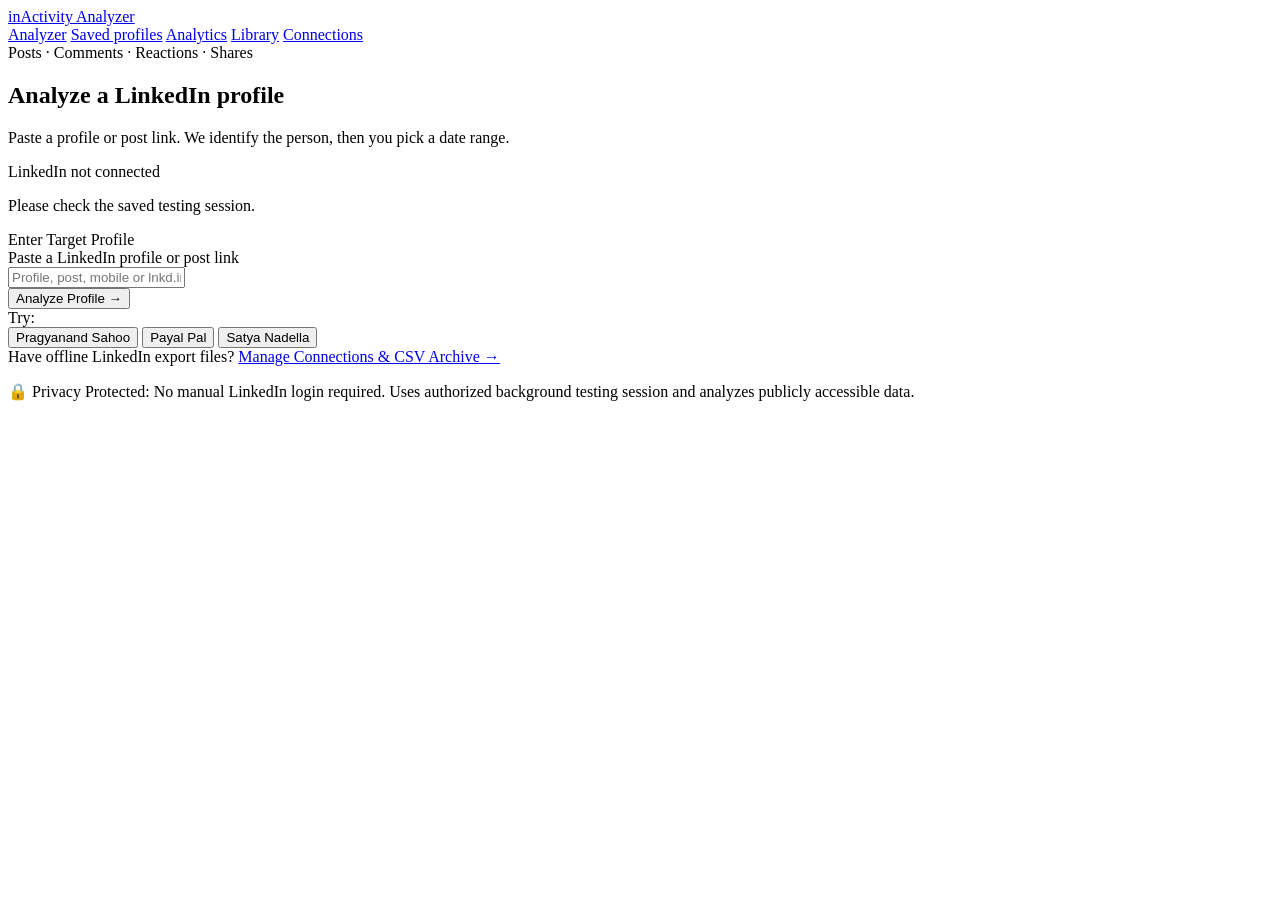
==== commit ba810793: "new Changes" ====
--- a/frontend/index.html
+++ b/frontend/index.html
@@ -5,1160 +5,14 @@
     <meta name="viewport" content="width=device-width, initial-scale=1.0">
     <title>LinkedIn Activity Analyzer</title>
 
-    <style>
-        * {
-            margin: 0;
-            padding: 0;
-            box-sizing: border-box;
-            font-family: -apple-system, BlinkMacSystemFont, 'Segoe UI', Roboto, Helvetica, Arial, sans-serif;
-        }
-
-        body {
-            background-color: #f3f2ef;
-            color: #191919;
-            min-height: 100vh;
-            display: flex;
-            flex-direction: column;
-        }
-
-        .header {
-            background: #0a66c2;
-            color: white;
-            padding: 16px 40px;
-            display: flex;
-            justify-content: space-between;
-            align-items: center;
-        }
-
-        .header h1 {
-            font-size: 20px;
-            font-weight: 700;
-        }
-
-        .header a {
-            color: white;
-            text-decoration: none;
-            font-size: 14px;
-            opacity: 0.9;
-        }
-
-        .header a:hover {
-            text-decoration: underline;
-            opacity: 1;
-        }
-
-        .main-wrapper {
-            flex: 1;
-            display: flex;
-            justify-content: center;
-            align-items: center;
-            padding: 40px 20px;
-        }
-
-        .container {
-            width: 100%;
-            max-width: 680px;
-            background: white;
-            padding: 38px 40px;
-            border-radius: 14px;
-            box-shadow: 0 4px 24px rgba(0, 0, 0, 0.08);
-            border: 1px solid #e1e9ee;
-        }
-
-        .logo-badge {
-            display: inline-block;
-            background: #0a66c2;
-            color: white;
-            font-weight: 800;
-            font-size: 16px;
-            padding: 4px 10px;
-            border-radius: 4px;
-            margin-bottom: 12px;
-        }
-
-        h2 {
-            font-size: 26px;
-            color: #111;
-            margin-bottom: 6px;
-            font-weight: 700;
-        }
-
-        .subtitle {
-            color: #555;
-            font-size: 14px;
-            line-height: 1.5;
-            margin-bottom: 24px;
-        }
-
-        /* Authenticated Session Card */
-        .auth-session-card {
-            background: #f8fafc;
-            border: 1.5px solid #e2e8f0;
-            border-radius: 12px;
-            padding: 18px 20px;
-            margin-bottom: 26px;
-            transition: all 0.2s ease;
-        }
-
-        .auth-loading-state {
-            display: flex;
-            align-items: center;
-            gap: 12px;
-            color: #475569;
-            font-size: 14px;
-        }
-
-        .spinner {
-            width: 20px;
-            height: 20px;
-            border: 3px solid #cbd5e1;
-            border-top-color: #0a66c2;
-            border-radius: 50%;
-            animation: spin 0.8s linear infinite;
-        }
-
-        @keyframes spin {
-            to { transform: rotate(360deg); }
-        }
-
-        .auth-connected-state {
-            display: flex;
-            align-items: center;
-            gap: 16px;
-        }
-
-        .auth-avatar {
-            width: 62px;
-            height: 62px;
-            border-radius: 50%;
-            object-fit: cover;
-            border: 2.5px solid #057642;
-            box-shadow: 0 2px 8px rgba(5, 118, 66, 0.2);
-            background: #e2e8f0;
-            flex-shrink: 0;
-        }
-
-        .auth-account-details {
-            flex: 1;
-            text-align: left;
-        }
-
-        .auth-name-row {
-            display: flex;
-            align-items: center;
-            gap: 10px;
-            margin-bottom: 4px;
-            flex-wrap: wrap;
-        }
-
-        .auth-account-name {
-            font-size: 18px;
-            font-weight: 700;
-            color: #0f172a;
-        }
-
-        .status-badge-connected {
-            display: inline-flex;
-            align-items: center;
-            gap: 5px;
-            background: #e6f4ea;
-            color: #137333;
-            font-size: 12px;
-            font-weight: 700;
-            padding: 3px 9px;
-            border-radius: 12px;
-            border: 1px solid #b7e1cd;
-        }
-
-        .status-badge-disconnected {
-            display: inline-flex;
-            align-items: center;
-            gap: 5px;
-            background: #fce8e6;
-            color: #c5221f;
-            font-size: 12px;
-            font-weight: 700;
-            padding: 3px 9px;
-            border-radius: 12px;
-            border: 1px solid #fad2cf;
-        }
-
-        .pulse-dot {
-            width: 7px;
-            height: 7px;
-            border-radius: 50%;
-            background: #137333;
-        }
-
-        .auth-account-headline {
-            font-size: 13px;
-            color: #475569;
-            line-height: 1.4;
-        }
-
-        .auth-session-meta {
-            font-size: 11px;
-            color: #64748b;
-            margin-top: 4px;
-        }
-
-        .auth-disconnected-state {
-            text-align: left;
-        }
-
-        .auth-disconnected-title {
-            font-size: 15px;
-            font-weight: 700;
-            color: #c5221f;
-            margin-bottom: 4px;
-        }
-
-        .auth-disconnected-desc {
-            font-size: 13px;
-            color: #64748b;
-        }
-
-        /* Target Profile Section */
-        .section-separator {
-            display: flex;
-            align-items: center;
-            text-align: center;
-            margin: 22px 0 18px 0;
-            color: #94a3b8;
-            font-size: 12px;
-            font-weight: 700;
-            letter-spacing: 0.8px;
-            text-transform: uppercase;
-        }
-
-        .section-separator::before,
-        .section-separator::after {
-            content: '';
-            flex: 1;
-            border-bottom: 1px solid #e2e8f0;
-        }
-
-        .section-separator span {
-            padding: 0 12px;
-        }
-
-        .form-group {
-            margin-bottom: 20px;
-            text-align: left;
-        }
-
-        label {
-            display: block;
-            margin-bottom: 8px;
-            font-size: 14px;
-            font-weight: 600;
-            color: #333;
-        }
-
-        .input-wrapper {
-            position: relative;
-        }
-
-        .url-input {
-            width: 100%;
-            padding: 14px 16px;
-            font-size: 15px;
-            border: 1.5px solid #ccd0d5;
-            border-radius: 8px;
-            outline: none;
-            transition: all 0.15s ease;
-            background: #fafbfc;
-        }
-
-        .url-input:focus {
-            border-color: #0a66c2;
-            box-shadow: 0 0 0 3px rgba(10, 102, 194, 0.15);
-            background: white;
-        }
-
-        .btn {
-            width: 100%;
-            background: #0a66c2;
-            color: white;
-            border: none;
-            padding: 15px 24px;
-            border-radius: 8px;
-            font-size: 16px;
-            font-weight: 700;
-            cursor: pointer;
-            transition: background 0.15s ease, transform 0.05s ease;
-        }
-
-        .btn:hover {
-            background: #004182;
-        }
-
-        .btn:active {
-            transform: scale(0.99);
-        }
-
-        .btn:disabled {
-            background: #90bce3;
-            cursor: not-allowed;
-        }
-
-        .error-message {
-            color: #c81e1e;
-            background: #fde8e8;
-            padding: 10px 14px;
-            border-radius: 6px;
-            margin-top: 14px;
-            font-size: 13px;
-            display: none;
-            text-align: left;
-        }
-
-        .status-message {
-            color: #0a66c2;
-            background: #eef3f8;
-            padding: 10px 14px;
-            border-radius: 6px;
-            margin-top: 14px;
-            font-size: 13px;
-            display: none;
-            text-align: left;
-        }
-
-        .quick-examples {
-            margin-top: 24px;
-            padding-top: 20px;
-            border-top: 1px solid #edf2f7;
-            text-align: left;
-            font-size: 13px;
-            color: #666;
-        }
-
-        .quick-examples span {
-            font-weight: 600;
-            display: block;
-            margin-bottom: 8px;
-            color: #444;
-        }
-
-        .example-chips {
-            display: flex;
-            gap: 8px;
-            flex-wrap: wrap;
-        }
-
-        .chip {
-            background: #f1f5f9;
-            color: #0a66c2;
-            padding: 5px 10px;
-            border-radius: 14px;
-            text-decoration: none;
-            font-size: 12px;
-            cursor: pointer;
-            border: 1px solid #e2e8f0;
-            transition: all 0.15s ease;
-        }
-
-        .chip:hover {
-            background: #e2e8f0;
-            border-color: #cbd5e1;
-        }
-
-        .secondary-actions {
-            margin-top: 24px;
-            display: flex;
-            justify-content: space-between;
-            align-items: center;
-            font-size: 13px;
-            color: #666;
-            flex-wrap: wrap;
-            gap: 10px;
-        }
-
-        .secondary-actions a {
-            color: #0a66c2;
-            text-decoration: none;
-            font-weight: 500;
-        }
-
-        .secondary-actions a:hover {
-            text-decoration: underline;
-        }
-
-        .privacy-note {
-            margin-top: 18px;
-            font-size: 12px;
-            color: #888;
-            line-height: 1.5;
-            text-align: center;
-        }
-
-        /* Saved Profiles Section */
-        .saved-profiles-wrapper {
-            margin-top: 26px;
-            text-align: left;
-        }
-
-        .saved-profiles-header {
-            display: flex;
-            justify-content: space-between;
-            align-items: center;
-            margin-bottom: 12px;
-        }
-
-        .saved-profiles-subtitle {
-            font-size: 13px;
-            color: #64748b;
-            font-weight: 500;
-        }
-
-        .saved-profiles-count {
-            font-size: 11px;
-            font-weight: 700;
-            color: #0a66c2;
-            background: #eef3f8;
-            padding: 3px 8px;
-            border-radius: 10px;
-        }
-
-        .saved-profiles-grid {
-            display: flex;
-            flex-direction: column;
-            gap: 12px;
-        }
-
-        .saved-profiles-pagination {
-            display: none;
-            align-items: center;
-            justify-content: space-between;
-            gap: 12px;
-            margin: 14px 0 18px;
-            padding: 10px 12px;
-            border: 1px solid #dbe4ef;
-            border-radius: 12px;
-            background: #fff;
-        }
-
-        .saved-profiles-pagination button {
-            min-width: 92px;
-            padding: 8px 12px;
-            border: 1px solid #cbd5e1;
-            border-radius: 9px;
-            background: #fff;
-            color: #1e3a5f;
-            font-weight: 650;
-            cursor: pointer;
-        }
-
-        .saved-profiles-pagination button:disabled {
-            opacity: .45;
-            cursor: not-allowed;
-        }
-
-        #savedProfilesPageLabel {
-            color: #475569;
-            font-size: 13px;
-            font-weight: 600;
-            text-align: center;
-        }
-
-        /* YouTube-Style Live Top Progress Bar */
-        .yt-progress-bar {
-            position: fixed;
-            top: 0;
-            left: 0;
-            height: 3px;
-            width: 0%;
-            background: #ff0000;
-            box-shadow: 0 0 10px rgba(255, 0, 0, 0.85), 0 0 5px rgba(255, 0, 0, 0.5);
-            z-index: 999999;
-            transition: width 0.35s cubic-bezier(0.4, 0, 0.2, 1), opacity 0.3s ease;
-            pointer-events: none;
-        }
-
-        .yt-progress-bar.indeterminate {
-            animation: ytShimmer 1.8s infinite ease-in-out;
-        }
-
-        @keyframes ytShimmer {
-            0% { opacity: 0.65; filter: brightness(1); }
-            50% { opacity: 1.0; filter: brightness(1.35); }
-            100% { opacity: 0.65; filter: brightness(1); }
-        }
-
-        .yt-progress-bar.error-bar {
-            background: #dc2626 !important;
-            box-shadow: 0 0 10px rgba(220, 38, 38, 0.9) !important;
-        }
-
-        .yt-progress-chip {
-            position: fixed;
-            top: 12px;
-            right: 20px;
-            z-index: 999998;
-            background: rgba(15, 23, 42, 0.94);
-            backdrop-filter: blur(8px);
-            color: #ffffff;
-            padding: 7px 16px;
-            border-radius: 20px;
-            font-size: 13px;
-            font-weight: 500;
-            display: flex;
-            align-items: center;
-            gap: 10px;
-            box-shadow: 0 4px 16px rgba(0, 0, 0, 0.25);
-            border: 1px solid rgba(255, 255, 255, 0.15);
-            transition: opacity 0.3s ease;
-        }
-
-        .yt-spinner {
-            width: 13px;
-            height: 13px;
-            border: 2px solid rgba(255, 255, 255, 0.3);
-            border-top-color: #ff0000;
-            border-radius: 50%;
-            animation: ytSpin 0.7s linear infinite;
-            flex-shrink: 0;
-        }
-
-        @keyframes ytSpin {
-            to { transform: rotate(360deg); }
-        }
-
-        .yt-chip-profile {
-            background: rgba(255, 255, 255, 0.18);
-            padding: 2px 8px;
-            border-radius: 10px;
-            font-size: 11px;
-            color: #f1f5f9;
-        }
-
-        .saved-profile-card {
-            background: #ffffff;
-            border: 1.5px solid #e2e8f0;
-            border-radius: 12px;
-            padding: 14px 16px;
-            display: flex;
-            flex-direction: column;
-            gap: 12px;
-            transition: all 0.2s cubic-bezier(0.4, 0, 0.2, 1);
-            cursor: pointer;
-            position: relative;
-        }
-
-        .saved-profiles-batch-actions {
-            display: flex;
-            justify-content: space-between;
-            align-items: center;
-            background: #f8fafc;
-            padding: 10px 16px;
-            border-radius: 8px;
-            margin-bottom: 12px;
-            border: 1.5px solid #cbd5e1;
-        }
-
-        .batch-selection-info {
-            display: flex;
-            align-items: center;
-            gap: 14px;
-        }
-
-        .select-all-label {
-            display: inline-flex;
-            align-items: center;
-            gap: 6px;
-            font-size: 13px;
-            font-weight: 600;
-            color: #334155;
-            cursor: pointer;
-        }
-
-        .select-all-label input {
-            accent-color: #0a66c2;
-            width: 16px;
-            height: 16px;
-            cursor: pointer;
-        }
-
-        .selected-count-badge {
-            font-size: 12px;
-            font-weight: 700;
-            color: #0a66c2;
-            background: #e0f2fe;
-            padding: 3px 10px;
-            border-radius: 12px;
-            border: 1px solid #bae6fd;
-        }
-
-        /* Common Date Range Box (Directly below Select All) */
-        .saved-profiles-common-dates {
-            background: #ffffff;
-            border: 1.5px solid #cbd5e1;
-            border-radius: 10px;
-            padding: 14px 16px;
-            margin-bottom: 14px;
-        }
-
-        .common-dates-header {
-            display: flex;
-            justify-content: space-between;
-            align-items: center;
-            margin-bottom: 8px;
-        }
-
-        .common-dates-title {
-            font-size: 13px;
-            font-weight: 700;
-            color: #1e293b;
-        }
-
-        .common-dates-hint {
-            font-size: 11px;
-            color: #64748b;
-        }
-
-        .common-dates-fields {
-            display: grid;
-            grid-template-columns: 1fr 1fr;
-            gap: 12px;
-        }
-
-        @media (max-width: 520px) {
-            .common-dates-fields {
-                grid-template-columns: 1fr;
-            }
-        }
-
-        /* DD/MM/YYYY text date input (index.html common dates) */
-        .common-date-input-wrap {
-            position: relative;
-            display: flex;
-            align-items: center;
-        }
-
-        .common-date-text-input {
-            width: 100%;
-            padding: 6px 36px 6px 8px;
-            font-size: 12px;
-            border: 1px solid #cbd5e1;
-            border-radius: 6px;
-            outline: none;
-            color: #1e293b;
-            background: #fafbfc;
-            font-family: inherit;
-        }
-
-        .common-date-text-input:focus {
-            border-color: #0a66c2;
-            background: white;
-        }
-
-        .common-cal-btn {
-            position: absolute;
-            right: 4px;
-            background: none;
-            border: none;
-            cursor: pointer;
-            padding: 3px 5px;
-            font-size: 14px;
-            color: #475569;
-            border-radius: 3px;
-        }
-
-        .common-cal-btn:hover {
-            background: #f1f5f9;
-            color: #0a66c2;
-        }
-
-        .common-hidden-picker {
-            position: absolute;
-            opacity: 0;
-            width: 0;
-            height: 0;
-            pointer-events: none;
-            border: 0;
-            padding: 0;
-            margin: 0;
-        }
-
-        .saved-profiles-footer-actions {
-            margin-top: 16px;
-        }
-
-        .saved-profiles-footer-actions .btn-analyze-selected {
-            width: 100%;
-            justify-content: center;
-            padding: 12px 20px;
-            font-size: 15px;
-        }
-
-        .btn-analyze-selected {
-            background: #0a66c2;
-            color: white;
-            border: none;
-            border-radius: 8px;
-            padding: 10px 20px;
-            font-size: 14px;
-            font-weight: 700;
-            cursor: pointer;
-            transition: background 0.15s ease, transform 0.05s ease;
-            display: inline-flex;
-            align-items: center;
-            gap: 6px;
-        }
-
-        .btn-analyze-selected:hover {
-            background: #004182;
-        }
-
-        .btn-analyze-selected:disabled {
-            background: #94a3b8;
-            cursor: not-allowed;
-        }
-
-        .saved-profile-top {
-            display: flex;
-            justify-content: space-between;
-            align-items: center;
-            margin-bottom: 4px;
-            padding-bottom: 8px;
-            border-bottom: 1px solid #edf2f7;
-        }
-
-        .profile-select-label {
-            display: inline-flex;
-            align-items: center;
-            gap: 8px;
-            font-size: 14px;
-            font-weight: 700;
-            color: #0f172a;
-            cursor: pointer;
-            user-select: none;
-        }
-
-        .profile-select-checkbox {
-            width: 18px;
-            height: 18px;
-            accent-color: #0a66c2;
-            cursor: pointer;
-        }
-
-        .saved-profile-card.selected-card {
-            border-color: #0a66c2;
-            background: #f0f7ff;
-            box-shadow: 0 0 0 2px rgba(10, 102, 194, 0.25), 0 4px 12px rgba(10, 102, 194, 0.08);
-        }
-
-        .saved-profile-card.selected-card:hover {
-            border-color: #0a66c2;
-            background: #f0f7ff;
-        }
-
-        .saved-profile-card.selected-card .saved-profile-avatar {
-            border-color: #0a66c2;
-            box-shadow: 0 0 0 2.5px rgba(10, 102, 194, 0.4);
-        }
-
-        .saved-profile-card.selected-card .saved-profile-avatar-fallback {
-            border-color: #0a66c2;
-            box-shadow: 0 0 0 2.5px rgba(10, 102, 194, 0.4);
-        }
-
-        .saved-profile-dates {
-            display: grid;
-            grid-template-columns: 1fr 1fr;
-            gap: 10px;
-            background: #f8fafc;
-            padding: 12px;
-            border-radius: 8px;
-            border: 1px solid #e2e8f0;
-            margin: 8px 0 2px 62px;
-        }
-
-        .saved-profile-date-heading {
-            grid-column: 1 / -1;
-            display: flex;
-            align-items: center;
-            justify-content: space-between;
-            gap: 8px;
-            color: #334155;
-            font-size: 12px;
-            font-weight: 700;
-        }
-
-        .saved-profile-date-preset {
-            max-width: 155px;
-            padding: 5px 8px;
-            border: 1px solid #cbd5e1;
-            border-radius: 6px;
-            color: #334155;
-            background: #fff;
-            font: inherit;
-            font-weight: 500;
-        }
-
-        .date-field {
-            display: flex;
-            flex-direction: column;
-            gap: 4px;
-            text-align: left;
-        }
-
-        .date-field label {
-            font-size: 11px;
-            font-weight: 700;
-            color: #475569;
-            text-transform: uppercase;
-            letter-spacing: 0.5px;
-            margin-bottom: 0;
-        }
-
-        .date-field input[type="date"] {
-            width: 100%;
-            padding: 8px 9px;
-            font-size: 13px;
-            border: 1px solid #cbd5e1;
-            border-radius: 6px;
-            outline: none;
-            color: #1e293b;
-            background: #fafbfc;
-            font-family: inherit;
-        }
-
-        .date-field input[type="date"]:focus {
-            border-color: #0a66c2;
-            background: white;
-        }
-
-        .saved-profile-card:hover {
-            border-color: #cbd5e1;
-            background: white;
-            box-shadow: 0 2px 10px rgba(0, 0, 0, 0.04);
-        }
-
-        @media (max-width: 520px) {
-            .saved-profile-dates { margin-left: 0; grid-template-columns: 1fr; }
-            .saved-profile-date-heading { grid-column: 1; }
-            .saved-profile-date-heading { align-items: flex-start; flex-direction: column; }
-        }
-
-        .saved-profile-body {
-            display: flex;
-            align-items: flex-start;
-            gap: 14px;
-        }
-
-        .saved-profile-avatar {
-            width: 48px;
-            height: 48px;
-            border-radius: 50%;
-            object-fit: cover;
-            border: 1.5px solid #cbd5e1;
-            background: #e2e8f0;
-            flex-shrink: 0;
-        }
-
-        .saved-profile-avatar-fallback {
-            width: 48px;
-            height: 48px;
-            border-radius: 50%;
-            display: flex;
-            align-items: center;
-            justify-content: center;
-            color: #ffffff;
-            font-weight: 700;
-            font-size: 16px;
-            letter-spacing: 0.5px;
-            flex-shrink: 0;
-            user-select: none;
-            border: 1.5px solid rgba(0, 0, 0, 0.08);
-            box-shadow: 0 1px 2px rgba(0, 0, 0, 0.05);
-        }
-
-        .saved-profile-meta {
-            flex: 1;
-            min-width: 0;
-        }
-
-        .saved-profile-name {
-            font-size: 16px;
-            font-weight: 700;
-            color: #0f172a;
-        }
-
-        .saved-profile-headline {
-            font-size: 13px;
-            color: #475569;
-            margin-top: 2px;
-            line-height: 1.3;
-        }
-
-        .saved-profile-link {
-            display: inline-block;
-            font-size: 12px;
-            color: #0a66c2;
-            text-decoration: none;
-            margin-top: 4px;
-            word-break: break-all;
-        }
-
-        .saved-profile-link:hover {
-            text-decoration: underline;
-        }
-
-        .saved-profile-time {
-            font-size: 11px;
-            color: #94a3b8;
-            margin-top: 4px;
-        }
-
-        .saved-profile-actions {
-            display: flex;
-            align-items: center;
-            gap: 10px;
-            border-top: 1px solid #edf2f7;
-            padding-top: 10px;
-        }
-
-        .btn-analyze-again {
-            background: #0a66c2;
-            color: white;
-            border: none;
-            border-radius: 6px;
-            padding: 7px 14px;
-            font-size: 13px;
-            font-weight: 600;
-            cursor: pointer;
-            transition: background 0.15s ease;
-        }
-
-        .btn-analyze-again:hover {
-            background: #004182;
-        }
-
-        .btn-remove-profile {
-            background: transparent;
-            color: #64748b;
-            border: 1px solid #cbd5e1;
-            border-radius: 6px;
-            padding: 6px 12px;
-            font-size: 12px;
-            font-weight: 600;
-            cursor: pointer;
-            transition: all 0.15s ease;
-        }
-
-        .btn-remove-profile:hover {
-            background: #fee2e2;
-            color: #dc2626;
-            border-color: #fca5a5;
-        }
-    </style>
     <link rel="stylesheet" href="/css/style.css">
-    <link rel="stylesheet" href="/css/site-theme.css">
     <script>
         if (window.location.pathname === "/saved-profiles") {
             document.documentElement.classList.add("saved-profiles-route");
             document.title = "Saved Profiles | LinkedIn Activity Analyzer";
         }
     </script>
-    <style>
-        html.saved-profiles-route .main-wrapper {
-            align-items: flex-start;
-            min-height: calc(100vh - 72px);
-            padding: 12px clamp(12px, 2vw, 28px) 24px;
-        }
-        html.saved-profiles-route .container {
-            width: min(100%, 1440px);
-            max-width: 1440px;
-            grid-template-columns: minmax(0, 1fr);
-            row-gap: 0;
-            padding: 18px;
-            border-radius: 18px;
-        }
-        html.saved-profiles-route .logo-badge,
-        html.saved-profiles-route .landing-eyebrow,
-        html.saved-profiles-route .container > h2,
-        html.saved-profiles-route .container > .subtitle,
-        html.saved-profiles-route #authAccountCard,
-        html.saved-profiles-route .landing-insight-card,
-        html.saved-profiles-route #targetProfileSection,
-        html.saved-profiles-route .secondary-actions,
-        html.saved-profiles-route .privacy-note {
-            display: none !important;
-        }
-        html.saved-profiles-route #savedProfilesSection {
-            grid-column: 1;
-            grid-row: auto;
-            margin-top: 0;
-            padding: 14px;
-        }
-        html.saved-profiles-route .header {
-            position: sticky;
-            top: 0;
-        }
-        html.saved-profiles-route .section-separator {
-            margin: 0 0 8px;
-            font-size: 11px;
-        }
-        html.saved-profiles-route .saved-profiles-header {
-            margin-bottom: 10px;
-        }
-        html.saved-profiles-route .saved-profiles-batch-actions {
-            min-height: 42px;
-            margin-bottom: 8px;
-            padding: 6px 10px;
-        }
-        html.saved-profiles-route .saved-profiles-selection-status {
-            margin: 0 0 0 auto;
-        }
-        html.saved-profiles-route .saved-profiles-common-dates {
-            display: grid;
-            grid-template-columns: minmax(190px, 0.7fr) minmax(0, 1.8fr);
-            align-items: center;
-            gap: 12px;
-            margin-bottom: 9px;
-            padding: 10px 12px;
-        }
-        html.saved-profiles-route .common-dates-header {
-            flex-direction: column;
-            align-items: flex-start;
-            gap: 2px;
-            margin: 0;
-        }
-        html.saved-profiles-route .common-dates-fields {
-            gap: 8px;
-        }
-        html.saved-profiles-route .common-dates-fields .date-field {
-            display: grid;
-            grid-template-columns: auto minmax(110px, 1fr);
-            align-items: center;
-            gap: 8px;
-        }
-        html.saved-profiles-route .common-dates-fields .date-field label {
-            font-size: 10px;
-            white-space: nowrap;
-        }
-        html.saved-profiles-route .common-date-text-input {
-            min-height: 36px;
-        }
-        html.saved-profiles-route .saved-profiles-grid {
-            grid-template-columns: repeat(3, minmax(0, 1fr));
-            gap: 10px;
-        }
-        html.saved-profiles-route .saved-profile-card {
-            gap: 8px;
-            padding: 11px;
-        }
-        html.saved-profiles-route .saved-profile-top {
-            margin: 0;
-            padding-bottom: 7px;
-        }
-        html.saved-profiles-route .saved-profile-body {
-            gap: 9px;
-        }
-        html.saved-profiles-route :is(.saved-profile-avatar, .saved-profile-avatar-fallback) {
-            width: 42px;
-            height: 42px;
-        }
-        html.saved-profiles-route .saved-profile-name {
-            font-size: 14px;
-        }
-        html.saved-profiles-route .saved-profile-dates {
-            grid-template-columns: repeat(2, minmax(0, 1fr));
-            gap: 7px;
-            padding: 8px;
-        }
-        html.saved-profiles-route .saved-profile-date-heading {
-            min-height: 30px;
-        }
-        html.saved-profiles-route .saved-profile-date-preset {
-            min-height: 30px;
-            padding: 4px 6px;
-        }
-        html.saved-profiles-route .saved-profile-dates .common-date-text-input {
-            min-height: 34px;
-            padding-top: 6px;
-            padding-bottom: 6px;
-        }
-        html.saved-profiles-route .saved-profile-actions {
-            padding-top: 7px;
-        }
-        html.saved-profiles-route .saved-profiles-pagination {
-            margin: 9px 0 0;
-            padding: 7px 9px;
-        }
-        html.saved-profiles-route .saved-profiles-footer-actions {
-            position: sticky;
-            bottom: 8px;
-            z-index: 5;
-            margin-top: 10px;
-            padding: 8px;
-            border: 1px solid #dce8f4;
-            border-radius: 12px;
-            background: rgba(255, 255, 255, 0.95);
-            box-shadow: 0 6px 22px rgba(22, 45, 78, 0.12);
-            backdrop-filter: blur(10px);
-        }
-        html.saved-profiles-route .saved-profiles-footer-actions .btn-analyze-selected {
-            min-height: 42px;
-            padding: 8px 16px;
-            font-size: 14px;
-        }
-        @media (max-width: 1100px) {
-            html.saved-profiles-route .saved-profiles-grid {
-                grid-template-columns: repeat(2, minmax(0, 1fr));
-            }
-        }
-        @media (max-width: 760px) {
-            html.saved-profiles-route .container { padding: 10px; }
-            html.saved-profiles-route #savedProfilesSection { padding: 10px; }
-            html.saved-profiles-route .saved-profiles-common-dates {
-                grid-template-columns: 1fr;
-                gap: 8px;
-            }
-            html.saved-profiles-route .common-dates-header {
-                flex-direction: row;
-                justify-content: space-between;
-                align-items: center;
-            }
-            html.saved-profiles-route .common-dates-fields .date-field {
-                grid-template-columns: 1fr;
-                gap: 4px;
-            }
-        }
-        @media (max-width: 560px) {
-            html.saved-profiles-route .saved-profiles-grid {
-                grid-template-columns: 1fr;
-            }
-            html.saved-profiles-route .saved-profile-card {
-                display: grid;
-                grid-template-columns: minmax(0, 1fr) auto;
-                gap: 8px 10px;
-            }
-            html.saved-profiles-route .saved-profile-top,
-            html.saved-profiles-route .saved-profile-body,
-            html.saved-profiles-route .saved-profile-dates,
-            html.saved-profiles-route .saved-profile-actions {
-                grid-column: 1 / -1;
-            }
-            html.saved-profiles-route .saved-profile-dates {
-                grid-template-columns: repeat(2, minmax(0, 1fr));
-            }
-            html.saved-profiles-route .saved-profile-date-heading {
-                align-items: center;
-                flex-direction: row;
-            }
-            html.saved-profiles-route .saved-profile-date-preset {
-                max-width: 145px;
-            }
-            html.saved-profiles-route .saved-profiles-header {
-                align-items: center;
-            }
-        }
-        html:not(.saved-profiles-route) #savedProfilesSection {
-            display: none !important;
-        }
-    </style>
+    <script src="/js/app.js" defer></script>
 </head>
 
 <body class="app-page landing-page">
@@ -1171,24 +25,23 @@
         <span class="yt-chip-profile" id="ytChipProfile" style="display: none;"></span>
     </div>
 
-    <header class="header">
-        <h1>LinkedIn Activity Analyzer</h1>
-        <nav>
-            <a href="/">Analyzer</a>
-            <a href="/saved-profiles">Saved Profiles</a>
-            <a href="/analytics">Analytics</a>
-            <a href="/content-library">Content Library</a>
-            <a href="/connections">Connections</a>
-        </nav>
-    </header>
+    <header class="topnav">
+    <a class="brand" href="/"><span class="brand-mark" aria-hidden="true">in</span><span>Activity Analyzer</span></a>
+    <nav aria-label="Main navigation">
+        <a href="/">Analyzer</a>
+        <a href="/saved-profiles">Saved profiles</a>
+        <a href="/analytics">Analytics</a>
+        <a href="/content-library">Library</a>
+        <a href="/connections">Connections</a>
+    </nav>
+</header>
 
     <div class="main-wrapper">
         <div class="container">
-            <span class="logo-badge">in</span>
-            <span class="landing-eyebrow">PROFILE INTELLIGENCE, MADE CLEAR</span>
-            <h2>LinkedIn Activity Analyzer</h2>
+            <span class="landing-eyebrow">Posts · Comments · Reactions · Shares</span>
+            <h2>Analyze a LinkedIn profile</h2>
             <p class="subtitle">
-                Follow public posts, comments, reactions, and shares across the profile timeline you choose.
+                Paste a profile or post link. We identify the person, then you pick a date range.
             </p>
 
             <!-- Authenticated Testing Account Status Card -->
@@ -1217,35 +70,13 @@
 
                 <!-- Disconnected State -->
                 <div id="authDisconnectedState" class="auth-disconnected-state" style="display: none;">
-                    <div style="display:flex; align-items:center; gap:8px; margin-bottom:4px;">
-                        <span class="status-badge-disconnected">
-                            <span>●</span>
-                            <span>LinkedIn Not Connected</span>
-                        </span>
-                    </div>
+                    <span class="status-badge-disconnected">
+                        <span class="pulse-dot"></span>
+                        <span>LinkedIn not connected</span>
+                    </span>
                     <p class="auth-disconnected-desc">Please check the saved testing session.</p>
                 </div>
             </div>
-
-            <aside class="landing-insight-card" aria-label="Analyzer overview">
-                <div class="insight-card-topline">
-                    <span class="insight-signal-dot"></span>
-                    <span>ACTIVITY AT A GLANCE</span>
-                    <span class="insight-live-label">TIMELINE</span>
-                </div>
-                <div class="insight-visual" aria-hidden="true">
-                    <span class="insight-line"></span>
-                    <i style="--bar-height: 34%"></i><i style="--bar-height: 54%"></i>
-                    <i style="--bar-height: 43%"></i><i style="--bar-height: 76%"></i>
-                    <i style="--bar-height: 61%"></i><i style="--bar-height: 92%"></i>
-                    <i style="--bar-height: 70%"></i><i style="--bar-height: 100%"></i>
-                    <i style="--bar-height: 82%"></i><i style="--bar-height: 58%"></i>
-                    <span class="insight-visual-caption">A clearer view of public activity over time</span>
-                </div>
-                <h3>Find the signal in the timeline.</h3>
-                <p>Choose a profile, set the dates that matter, and review posts and engagement in one focused workspace.</p>
-                <div class="insight-tags"><span>Posts</span><span>Reactions</span><span>Comments</span><span>Shares</span></div>
-            </aside>
 
             <!-- Target Profile Input Section -->
             <div id="targetProfileSection">
@@ -1255,13 +86,13 @@
 
                 <form onsubmit="handleAnalyzeSubmit(event)">
                     <div class="form-group">
-                        <label for="profileUrlInput">Enter Public LinkedIn Profile URL</label>
+                        <label for="profileUrlInput">Paste a LinkedIn profile or post link</label>
                         <div class="input-wrapper">
                             <input
                                 type="text"
                                 id="profileUrlInput"
                                 class="url-input"
-                                placeholder="https://www.linkedin.com/in/username/"
+                                placeholder="Profile, post, mobile or lnkd.in link"
                                 autocomplete="off"
                                 required
                             >
@@ -1277,7 +108,7 @@
                 <div id="urlStatusMsg" class="status-message"></div>
 
                 <div class="quick-examples">
-                    <span>Example profile URL formats:</span>
+                    <span>Try:</span>
                     <div class="example-chips">
                         <button type="button" class="chip" onclick="setExampleUrl('https://www.linkedin.com/in/pragyanandsaho')">
                             Pragyanand Sahoo
@@ -1355,19 +186,19 @@
                 </nav>
 
                 <!-- Multi-Profile Analysis Progress Feedback (Phase 3 - Issue 7) -->
-                <div id="multiProfileProgressCard" style="display: none; background: #ffffff; border: 1px solid #cbd5e1; border-radius: 8px; padding: 16px; margin-bottom: 16px; box-shadow: 0 2px 6px rgba(0,0,0,0.04);">
-                    <div style="display:flex; justify-content:space-between; align-items:center; margin-bottom: 8px;">
-                        <h4 style="margin:0; font-size:14px; font-weight:600; color:#1e293b;" id="multiProgressHeading">Analyzing Selected Profiles</h4>
-                        <span id="multiProgressStep" style="font-size:12px; font-weight:600; color:#0a66c2;">0 / 0</span>
+                <div id="multiProfileProgressCard" class="multi-progress-card" style="display: none;">
+                    <div class="multi-progress-head">
+                        <h4 id="multiProgressHeading">Analyzing selected profiles</h4>
+                        <span id="multiProgressStep" class="multi-progress-step">0 / 0</span>
                     </div>
-                    <div style="background:#f1f5f9; height:8px; border-radius:4px; overflow:hidden; margin-bottom:10px;">
-                        <div id="multiProgressBar" style="width:0%; height:100%; background:#0a66c2; transition:width 0.3s ease;"></div>
+                    <div class="multi-progress-track">
+                        <div id="multiProgressBar" style="width:0%;"></div>
                     </div>
-                    <p id="multiProgressStatusText" style="margin:0 0 6px 0; font-size:13px; color:#334155; font-weight:500;">Starting analysis...</p>
-                    <p id="multiProgressDetailText" style="margin:0; font-size:11.5px; color:#64748b;">Applying polite delays between requests to respect LinkedIn limits.</p>
-                    <div id="multiProgressLog" style="margin-top:12px; display:none; max-height:120px; overflow-y:auto; font-size:12px; border-top:1px solid #f1f5f9; padding-top:8px;"></div>
-                    <div id="multiProgressActions" style="margin-top:12px; display:none;">
-                        <a href="/dashboard" class="btn-analyze-selected" style="display:inline-block; text-decoration:none; padding:8px 16px; font-size:13px; text-align:center;">View Results in Dashboard →</a>
+                    <p id="multiProgressStatusText" class="multi-progress-status">Starting analysis...</p>
+                    <p id="multiProgressDetailText" class="multi-progress-detail">Applying polite delays between requests to respect LinkedIn limits.</p>
+                    <div id="multiProgressLog" class="multi-progress-log"></div>
+                    <div id="multiProgressActions" class="multi-progress-actions">
+                        <a href="/dashboard" class="btn-analyze-selected">View results in dashboard →</a>
                     </div>
                 </div>
 
@@ -1480,7 +311,11 @@
 
             if (btn) {
                 btn.disabled = true;
-                btn.textContent = "Validating Profile URL...";
+                btn.textContent = "Identifying profile...";
+            }
+            if (statusEl) {
+                statusEl.style.display = "block";
+                statusEl.textContent = "Checking the link and looking up the profile on LinkedIn. This can take a few seconds.";
             }
 
             try {
@@ -1498,7 +333,11 @@
 
                 if (statusEl) {
                     statusEl.style.display = "block";
-                    statusEl.textContent = `Profile verified: ${data.name}. Loading Activity Filter...`;
+                    const linkKind = data.link_type_label ? `${data.link_type_label} → ` : "";
+                    const headline = data.headline && data.headline !== "LinkedIn Profile" ? ` · ${data.headline}` : "";
+                    statusEl.textContent = data.identified
+                        ? `${linkKind}Profile identified: ${data.name}${headline}. Loading Activity Filter...`
+                        : `${linkKind}Profile found: ${data.name} (name from the URL). ${data.identity_message || ""} Loading Activity Filter...`;
                 }
 
                 // Store resolved TARGET profile details for Activity Filter & Dashboard
@@ -1510,10 +349,10 @@
                 localStorage.setItem("selectedSource", data.source || "real_linkedin");
                 sessionStorage.setItem("selectedProfile", JSON.stringify(data));
 
-                // Navigate directly to Step 3: Activity Filter
+                // Navigate directly to Step 3: Activity Filter (pause so the identified name can be read)
                 setTimeout(() => {
                     window.location.href = "/activity-filter";
-                }, 300);
+                }, data.identified ? 1200 : 2200);
 
             } catch (err) {
                 const isNetErr = (err instanceof TypeError && err.message &&
@@ -1858,8 +697,9 @@
                                 <input type="checkbox" class="profile-select-checkbox" data-url="${escapeAttr(p.profile_url)}" onchange="handleProfileSelectionChange(this)">
                                 <span class="select-text">Select</span>
                             </label>
-                            <button type="button" class="btn-remove-profile" onclick="removeSavedProfile('${escapeAttr(p.profile_url)}')">
-                                Remove
+                            <button type="button" class="btn-remove-profile btn-delete-profile" onclick="confirmDeleteSavedProfile('${escapeAttr(p.profile_url)}', '${escapeAttr(p.name)}')" title="Delete this saved profile" aria-label="Delete saved profile ${escapeAttr(p.name)}">
+                                <svg width="13" height="13" viewBox="0 0 24 24" fill="none" stroke="currentColor" stroke-width="2" stroke-linecap="round" stroke-linejoin="round" style="margin-right:3px; vertical-align:-1px;"><polyline points="3 6 5 6 21 6"></polyline><path d="M19 6v14a2 2 0 0 1-2 2H7a2 2 0 0 1-2-2V6m3 0V4a2 2 0 0 1 2-2h4a2 2 0 0 1 2 2v2"></path><line x1="10" y1="11" x2="10" y2="17"></line><line x1="14" y1="11" x2="14" y2="17"></line></svg>
+                                Delete
                             </button>
                         </div>
                         <div class="saved-profile-body">
@@ -1867,9 +707,15 @@
                             <div class="saved-profile-meta">
                                 <div class="saved-profile-name">${escapeHTML(p.name)}</div>
                                 <div class="saved-profile-headline">${escapeHTML(p.headline || "LinkedIn Profile")}</div>
-                                <a class="saved-profile-link" href="${escapeAttr(p.profile_url)}" target="_blank" rel="noopener noreferrer">
-                                    ${escapeHTML(p.profile_url)}
-                                </a>
+                                <div class="saved-profile-link-wrap">
+                                    <a class="saved-profile-link" href="${escapeAttr(p.profile_url)}" target="_blank" rel="noopener noreferrer" title="${escapeAttr(p.profile_url)}">
+                                        ${escapeHTML(p.profile_url)}
+                                    </a>
+                                    <button type="button" class="btn-copy-url" onclick="copySavedProfileUrl('${escapeAttr(p.profile_url)}', this)" title="Copy canonical profile URL" aria-label="Copy canonical profile URL">
+                                        <svg width="11" height="11" viewBox="0 0 24 24" fill="none" stroke="currentColor" stroke-width="2"><rect x="9" y="9" width="13" height="13" rx="2" ry="2"></rect><path d="M5 15H4a2 2 0 0 1-2-2V4a2 2 0 0 1 2-2h9a2 2 0 0 1 2 2v1"></path></svg>
+                                        <span>Copy</span>
+                                    </button>
+                                </div>
                                 ${dateStr ? `<div class="saved-profile-time">Last analyzed: ${escapeHTML(dateStr)}</div>` : ''}
                             </div>
                         </div>
@@ -1880,6 +726,7 @@
                                     <option value="custom">Custom range</option>
                                     <option value="30days">Last 30 days</option>
                                     <option value="1year">Last 1 year</option>
+                                    <option value="2years">Last 2 years</option>
                                     <option value="older1year">1-2 years ago</option>
                                 </select>
                             </div>
@@ -2280,28 +1127,116 @@
             }
         }
 
-        async function removeSavedProfile(profileUrl) {
-            if (!confirm("Are you sure you want to remove this saved profile?")) {
-                return;
-            }
+        let _pendingDeleteUrl = "";
+        let _pendingDeleteName = "";
+
+        function confirmDeleteSavedProfile(profileUrl, profileName) {
+            _pendingDeleteUrl = profileUrl;
+            _pendingDeleteName = profileName || "LinkedIn Profile";
+
+            const modal = document.getElementById("deleteProfileModal");
+            const nameEl = document.getElementById("deleteModalProfileName");
+            const urlEl = document.getElementById("deleteModalProfileUrl");
+
+            if (modal && nameEl && urlEl) {
+                nameEl.textContent = _pendingDeleteName;
+                urlEl.textContent = _pendingDeleteUrl;
+                modal.style.display = "flex";
+                const btn = document.getElementById("confirmDeleteBtn");
+                if (btn) btn.onclick = executeDeleteProfile;
+            } else {
+                const msg = `Delete Saved Profile\n\nAre you sure you want to delete '${_pendingDeleteName}'?\nURL: ${_pendingDeleteUrl}\n\nNote: This will remove the profile from your Saved Profiles list. Historical analysis records and stored activities will NOT be deleted.`;
+                if (confirm(msg)) {
+                    executeDeleteProfile();
+                }
+            }
+        }
+
+        function closeDeleteModal() {
+            const modal = document.getElementById("deleteProfileModal");
+            if (modal) modal.style.display = "none";
+            _pendingDeleteUrl = "";
+            _pendingDeleteName = "";
+        }
+
+        async function executeDeleteProfile() {
+            const targetUrl = _pendingDeleteUrl;
+            const targetName = _pendingDeleteName;
+            closeDeleteModal();
+
+            if (!targetUrl) return;
 
             try {
                 const response = await fetch("/api/profiles/saved", {
                     method: "DELETE",
                     headers: { "Content-Type": "application/json" },
-                    body: JSON.stringify({ url: profileUrl })
+                    body: JSON.stringify({ url: targetUrl })
                 });
 
                 if (response.ok) {
                     await loadSavedProfilesUI();
+                    showSavedProfileToast(`Profile "${targetName}" removed from saved profiles. Historical records preserved.`);
                 } else {
                     const err = await readApiJson(response, "Profile removal");
                     alert(err.error || "Failed to remove saved profile.");
                 }
             } catch (e) {
-                console.error("Failed to remove profile:", e);
+                console.error("Failed to delete profile:", e);
                 alert(e.message || "Failed to remove saved profile.");
             }
+        }
+
+        async function removeSavedProfile(profileUrl) {
+            confirmDeleteSavedProfile(profileUrl, "");
+        }
+
+        function showSavedProfileToast(msg) {
+            let toast = document.getElementById("savedProfileToast");
+            if (!toast) {
+                toast = document.createElement("div");
+                toast.id = "savedProfileToast";
+                toast.className = "saved-profile-toast";
+                document.body.appendChild(toast);
+            }
+            toast.textContent = msg;
+            toast.style.display = "flex";
+            toast.style.opacity = "1";
+            setTimeout(() => {
+                toast.style.opacity = "0";
+                setTimeout(() => { toast.style.display = "none"; }, 300);
+            }, 3500);
+        }
+
+        function copySavedProfileUrl(url, btn) {
+            if (!url) return;
+            const span = btn ? btn.querySelector("span") : null;
+            const originalText = span ? span.textContent : "Copy";
+            const onCopied = () => {
+                if (span) {
+                    span.textContent = "✓ Copied!";
+                    setTimeout(() => { span.textContent = originalText; }, 2000);
+                }
+            };
+            if (navigator.clipboard && navigator.clipboard.writeText) {
+                navigator.clipboard.writeText(url).then(onCopied).catch(() => {
+                    _fallbackCopyIndex(url);
+                    onCopied();
+                });
+            } else {
+                _fallbackCopyIndex(url);
+                onCopied();
+            }
+        }
+
+        function _fallbackCopyIndex(text) {
+            const ta = document.createElement("textarea");
+            ta.value = text;
+            ta.style.position = "fixed";
+            ta.style.opacity = "0";
+            document.body.appendChild(ta);
+            ta.select();
+            try { document.execCommand("copy"); } catch (_) {}
+            document.body.removeChild(ta);
         }
 
         function escapeHTML(str) {
@@ -2444,6 +1379,7 @@
             let start = new Date(end);
             if (select.value === "30days") start.setDate(start.getDate() - 29);
             else if (select.value === "1year") start.setDate(start.getDate() - 364);
+            else if (select.value === "2years") start.setDate(start.getDate() - 729);
             else if (select.value === "older1year") {
                 end.setFullYear(end.getFullYear() - 1);
                 start = new Date(end);
@@ -2493,5 +1429,22 @@
         }
     </script>
 
+    <!-- Delete Profile Confirmation Modal (Requirement 4) -->
+    <div id="deleteProfileModal" class="modal-overlay" style="display:none;" role="dialog" aria-modal="true" aria-labelledby="deleteModalTitle">
+        <div class="modal-content">
+            <h3 id="deleteModalTitle">Delete saved profile?</h3>
+            <p>This removes the profile from your saved list.</p>
+            <div class="modal-detail">
+                <div id="deleteModalProfileName" style="font-weight:600;"></div>
+                <div id="deleteModalProfileUrl" class="mono"></div>
+            </div>
+            <p class="modal-note">Past analysis results, activity snapshots and imported content are kept.</p>
+            <div class="modal-actions">
+                <button type="button" class="btn-cancel-modal" onclick="closeDeleteModal()">Cancel</button>
+                <button type="button" id="confirmDeleteBtn">Delete profile</button>
+            </div>
+        </div>
+    </div>
+
 </body>
 </html>
